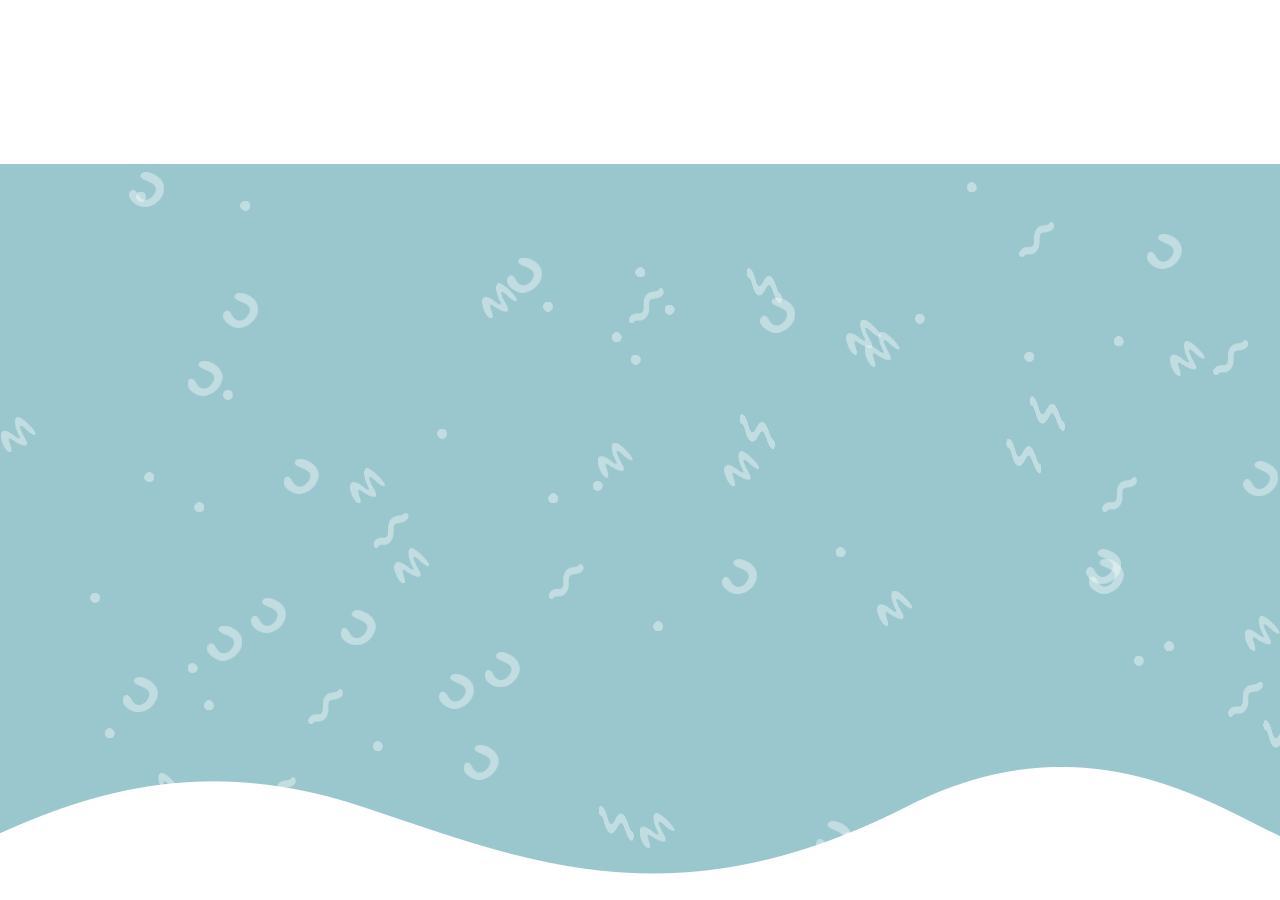
==== index.html @ d72c886d "add particles collition animation for hero background" ====
<!DOCTYPE html>
<html lang="es">

<head>
    <meta charset="UTF-8">
    <meta name="viewport" content="width=device-width, initial-scale=1.0">
    <link rel="stylesheet" href="css/style.css">
    <title>Fondo Animado</title>
</head>

<body>
    <header></header>
    <main>
        <section id="hero">

            <canvas class="container" id="container">
                <img src="img/Fondo.jpg" alt="">

            </canvas>

            
        </section>
    </main>
    <footer></footer>

    <script src="js/particles.js"></script>
    <script src="js/script.js"></script>
</body>

</html>
---- css/style.css ----
* {
  margin: 0;
  padding: 0;
  box-sizing: border-box;
}

body, html {
  margin: 0;
  padding: 0;
  height: 100%;
  overflow-x: hidden;
  font-size: 62.5%;
}

.container {
  position: relative;
  width: 100%;
  height: 100%;
  background: url('../img/Fondo.jpg');
  background-repeat: no-repeat;
  background-position: center bottom;
  z-index: -1;
}



#hero {
  max-height: 83vh;
  width: 100%;
  height: 100%;
  padding-top: 15vh;
}

#hero img {
  height: 83vh;
  max-height: 50rem;
  width: 100%;
}

@media screen and (min-width: 769px) {
  #hero img {
    max-height: 83vh;
  }
}

@keyframes float {
  0% {
    transform: translateY(0);
  }

  50% {
    transform: translateY(-40px);
  }

  100% {
    transform: translateY(0);
  }
}
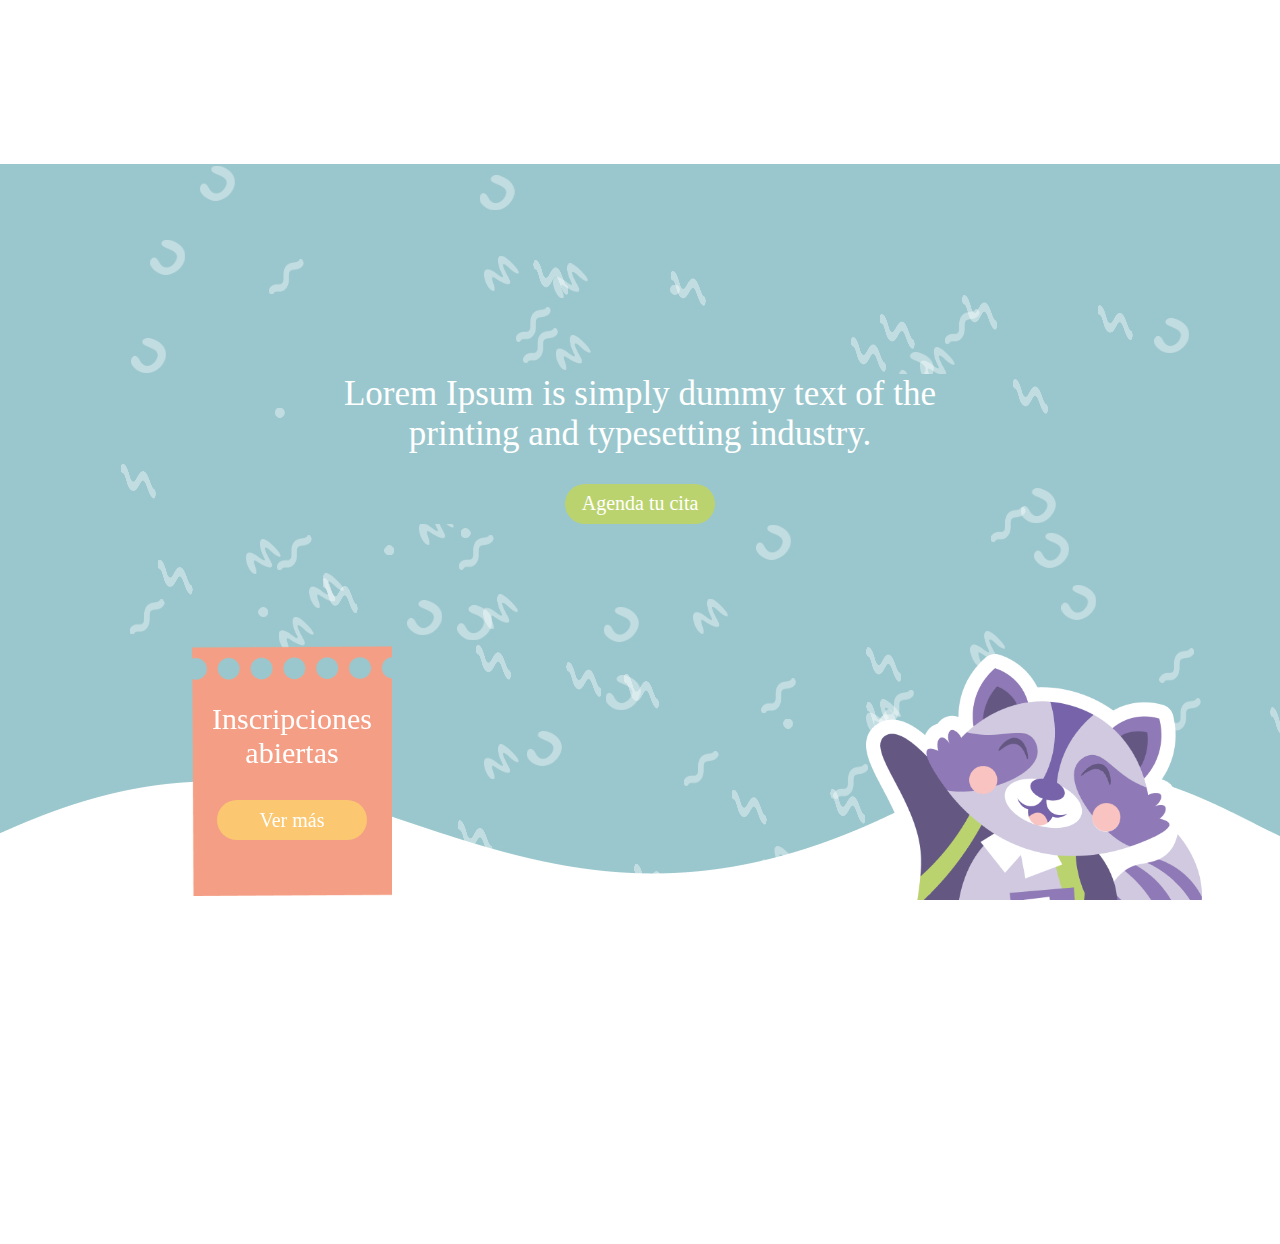
==== commit 3ca58ed1: "add pet and sheet on hero" ====
--- a/index.html
+++ b/index.html
@@ -13,12 +13,25 @@
     <main>
         <section id="hero">
 
-            <canvas class="container" id="container">
+            <canvas  id="container">
                 <img src="img/Fondo.jpg" alt="">
 
             </canvas>
 
-            
+            <div class="container">
+                <h1>Lorem Ipsum is simply dummy text of the printing and typesetting industry.</h1>
+                <a href="#" class="button green">Agenda tu cita</a>
+            </div>
+
+            <div class="sheet">
+                <h3>Inscripciones abiertas</h3>
+                <a href="#" class="button yellow">Ver más</a>
+            </div>
+
+            <div class="pet">
+                <img src="img/Mascota.png" alt="">
+            </div>
+
         </section>
     </main>
     <footer></footer>
--- a/css/style.css
+++ b/css/style.css
@@ -12,7 +12,45 @@
   font-size: 62.5%;
 }
 
-.container {
+a {
+  text-decoration: none;
+}
+
+ul, ol {
+  list-style: none;
+}
+
+:root {
+  --green: #BBD36E;
+  --purple: #8F79B6;
+  --yellow: #FBC770;
+}
+
+.button {
+  border-radius: 100px;
+  width: 15rem;
+  height: 4rem;
+  display: flex;
+  align-items: center;
+  justify-content: center;
+  font-size: 2rem;
+  color: white;
+  transition: all 0.3s ease-in-out;
+}
+
+.button:hover {
+  background-color: var(--purple);
+}
+
+.green {
+  background-color: var(--green);
+}
+
+.yellow {
+  background-color: var(--yellow);
+}
+
+#container {
   position: relative;
   width: 100%;
   height: 100%;
@@ -22,19 +60,77 @@
   z-index: -1;
 }
 
-
-
 #hero {
   max-height: 83vh;
   width: 100%;
   height: 100%;
   padding-top: 15vh;
+  position: relative;
 }
 
 #hero img {
   height: 83vh;
   max-height: 50rem;
   width: 100%;
+}
+
+.container {
+  position: absolute;
+  top: 50%;
+  left: 50%;
+  transform: translateX(-50%);
+  background-color: #9ac7cd;
+  display: flex;
+  flex-direction: column;
+  justify-content: space-between;
+  align-items: center;
+  row-gap: 3rem;
+}
+
+h1 {
+  color: #FFF;
+  text-align: center;
+  font-family: Montserrat;
+  font-size: 3.5rem;
+  font-weight: 400;
+}
+
+.sheet {
+  display: flex;
+  flex-direction: column;
+  justify-content: center;
+  align-items: center;
+  width: 20rem;
+  height: 25rem;
+  position: absolute;
+  background: url('../img/hoja.png');
+  background-size: cover;
+  background-repeat: no-repeat;
+  left: 15%;
+  bottom: -20%;
+  row-gap: 3rem;
+}
+
+.sheet h3 {
+  color: white;
+  text-align: center;
+  font-family: Apple Juice;
+  font-size: 3rem;
+  font-weight: 400;
+}
+
+.pet {
+  width: 35rem;
+  height: 40rem;
+  position: absolute;
+  bottom: -20%;
+  right: 5%;
+}
+
+.pet img {
+  width: 100%;
+  height: 100%;
+  object-fit: contain;
 }
 
 @media screen and (min-width: 769px) {
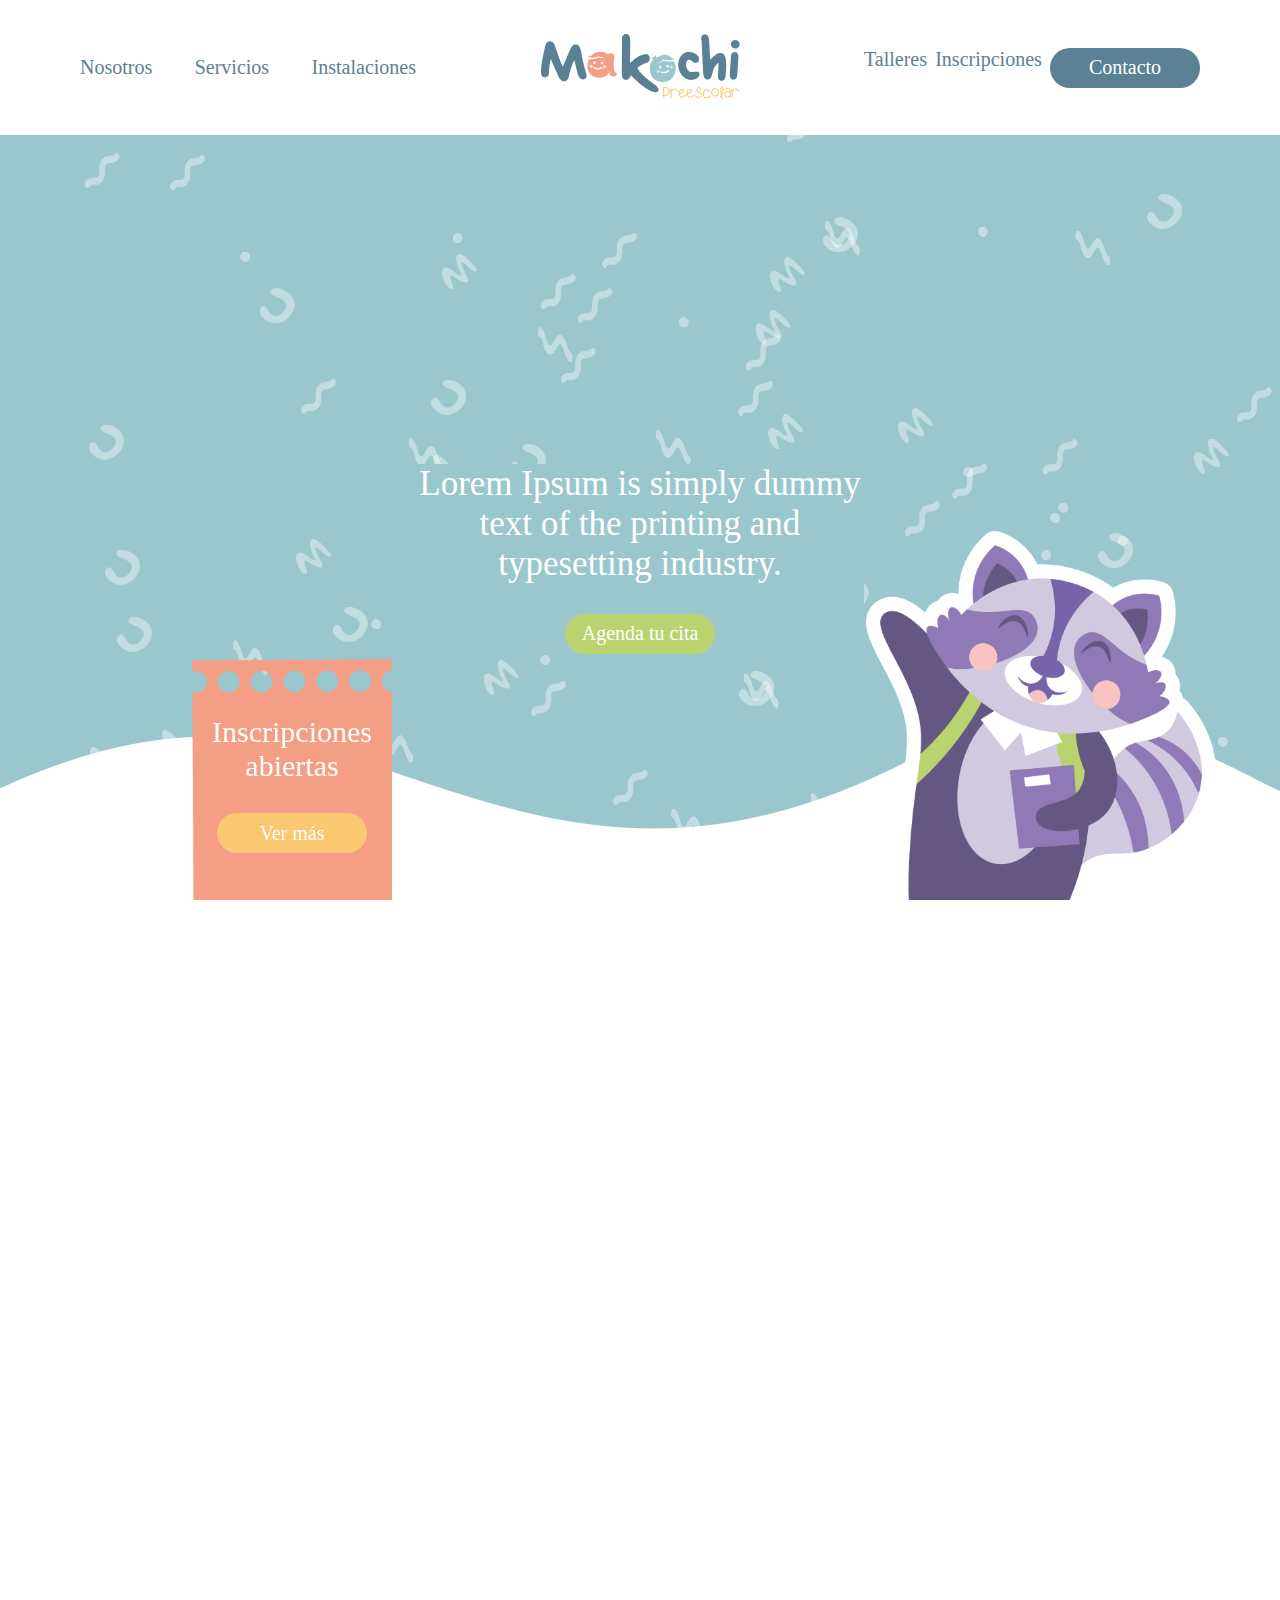
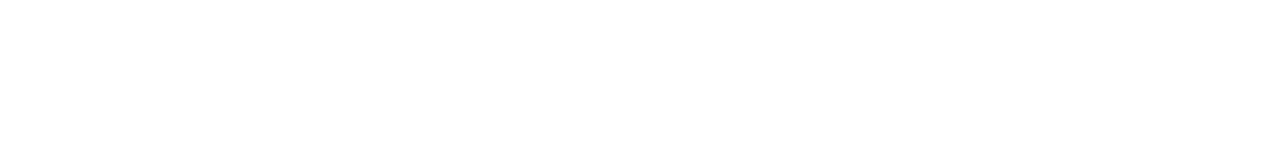
==== commit 37616e90: "add us section" ====
--- a/index.html
+++ b/index.html
@@ -5,11 +5,27 @@
     <meta charset="UTF-8">
     <meta name="viewport" content="width=device-width, initial-scale=1.0">
     <link rel="stylesheet" href="css/style.css">
-    <title>Fondo Animado</title>
+    <title>Makochi</title>
 </head>
 
 <body>
-    <header></header>
+    <header>
+        <nav>
+            <ul>
+                <li><a href="">Nosotros</a></li>
+                <li><a href="">Servicios</a></li>
+                <li><a href="">Instalaciones</a></li>
+            </ul>
+            <figure>
+                <a href=""><img src="img/logo.png" alt="Logotipo Makochi"></a>
+            </figure>
+            <ul>
+                <li><a href="">Talleres</a></li>
+                <li><a href="">Inscripciones</a></li>
+                <li><a href="" class="button blue">Contacto</a></li>
+            </ul>
+        </nav>
+    </header>
     <main>
         <section id="hero">
 
@@ -33,6 +49,19 @@
             </div>
 
         </section>
+        <section id="us">
+            <h2>Somos un kinder bilingüe con una educación constructiva.</h2>
+            <div class="container">
+                <div>
+                    <h3>Nuestro enfoque es...</h3>
+                </div>
+                <div>
+                    <p>A través del juego, los niños estimulan su memoria, atención, resolución de problemas y pensamiento creativo. Teniendo la oportunidad de practicar el lenguaje de manera significativa conociendo nuevas palabras así aumentan su vocabulario y desarrollan habilidades de comunicación</p>
+                    <p>En Makochi los peques encontrarán un entorno acogedor y lleno de amor, donde cada día se convierte en una oportunidad para conocer y crecer mientras se divierten. Cada peque es valorado, cuidado y guiado hacia un futuro lleno de éxitos, mientras disfruta de un aprendizaje lleno de sonrisas.</p>
+                </div>
+            </div>
+            <a href="" class="button purple">Ver más</a>
+        </section>
     </main>
     <footer></footer>
 
--- a/css/style.css
+++ b/css/style.css
@@ -4,7 +4,8 @@
   box-sizing: border-box;
 }
 
-body, html {
+body,
+html {
   margin: 0;
   padding: 0;
   height: 100%;
@@ -16,7 +17,8 @@
   text-decoration: none;
 }
 
-ul, ol {
+ul,
+ol {
   list-style: none;
 }
 
@@ -24,6 +26,7 @@
   --green: #BBD36E;
   --purple: #8F79B6;
   --yellow: #FBC770;
+  --blue: #5A8194;
 }
 
 .button {
@@ -35,7 +38,7 @@
   justify-content: center;
   font-size: 2rem;
   color: white;
-  transition: all 0.3s ease-in-out;
+  transition: all 0.15s ease-in-out;
 }
 
 .button:hover {
@@ -48,6 +51,48 @@
 
 .yellow {
   background-color: var(--yellow);
+}
+
+.blue {
+  background-color: var(--blue);
+}
+
+.purple {
+  background-color: var(--purple);
+}
+
+header {
+  width: 100vw;
+  height: 15vh;
+  position: fixed;
+  background-color: #ffffff;
+  z-index: 999;
+}
+
+nav {
+  padding: 0 8rem;
+  width: 100%;
+  height: 100%;
+  display: flex;
+  align-items: center;
+  justify-content: space-between;
+}
+
+nav ul {
+  width: 30%;
+  display: flex;
+  justify-content: space-between;
+}
+
+nav ul li {
+  display: inline-block;
+}
+
+nav ul a {
+  color: var(--blue);
+  font-family: Montserrat;
+  font-size: 20px;
+  font-weight: 500;
 }
 
 #container {
@@ -64,7 +109,8 @@
   max-height: 83vh;
   width: 100%;
   height: 100%;
-  padding-top: 15vh;
+  /* padding-top: 15vh; */
+  margin-top: 10vh;
   position: relative;
 }
 
@@ -74,7 +120,7 @@
   width: 100%;
 }
 
-.container {
+#hero .container {
   position: absolute;
   top: 50%;
   left: 50%;
@@ -92,6 +138,14 @@
   text-align: center;
   font-family: Montserrat;
   font-size: 3.5rem;
+  font-weight: 400;
+  width: 35vw;
+}
+
+h2 {
+  text-align: center;
+  font-family: Apple Juice;
+  font-size: 3rem;
   font-weight: 400;
 }
 
@@ -107,7 +161,7 @@
   background-size: cover;
   background-repeat: no-repeat;
   left: 15%;
-  bottom: -20%;
+  bottom: -8vh;
   row-gap: 3rem;
 }
 
@@ -123,7 +177,7 @@
   width: 35rem;
   height: 40rem;
   position: absolute;
-  bottom: -20%;
+  bottom: 7vh;
   right: 5%;
 }
 
@@ -131,6 +185,56 @@
   width: 100%;
   height: 100%;
   object-fit: contain;
+}
+
+#us h2 {
+  color: var(--blue);
+  margin: 0 auto;
+  margin-top: 10rem;
+  width: 22vw;
+}
+
+#us .container {
+  background: url('../img/us-bg.png');
+  background-repeat: no-repeat;
+  background-size: cover;
+  width: 80%;
+  aspect-ratio: 123/65;
+  display: flex;
+  flex-direction: column;
+  justify-content: center;
+  margin: 0 auto;
+  row-gap: 1rem;
+}
+
+#us .container h3 {
+  color: #FFF;
+  font-family: Minako, sans-serif;
+  font-size: 2.8rem;
+  font-weight: 400;
+}
+
+#us .container p {
+  color: #FFF;
+  font-family: Montserrat, sans-serif;
+  font-size: 1.8rem;
+  font-weight: 500;
+  width: 40rem;
+}
+
+#us .container div {
+  display: flex;
+  justify-content: space-between;
+  padding: 0 10%;
+  column-gap: 3rem;
+}
+
+#us .button {
+  margin: 5rem auto;
+}
+
+#us .button:hover {
+  background-color: var(--yellow);
 }
 
 @media screen and (min-width: 769px) {
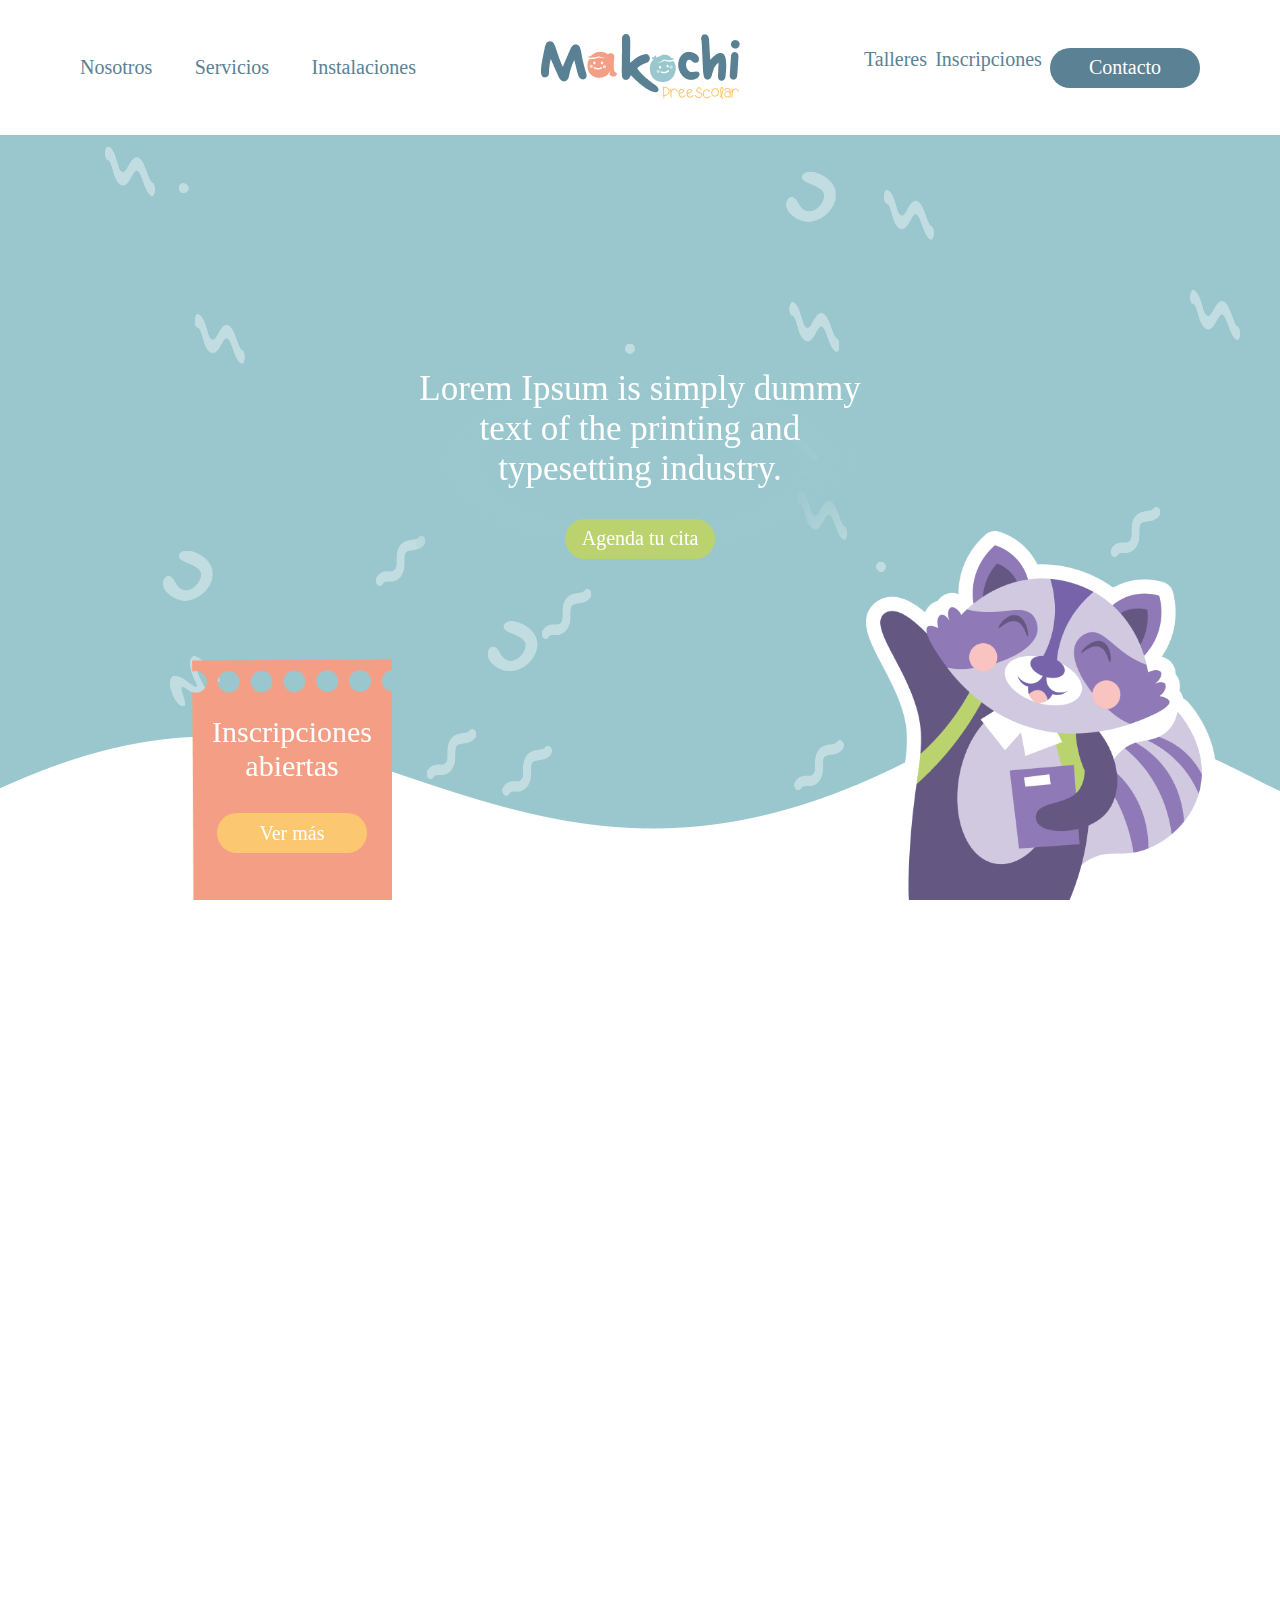
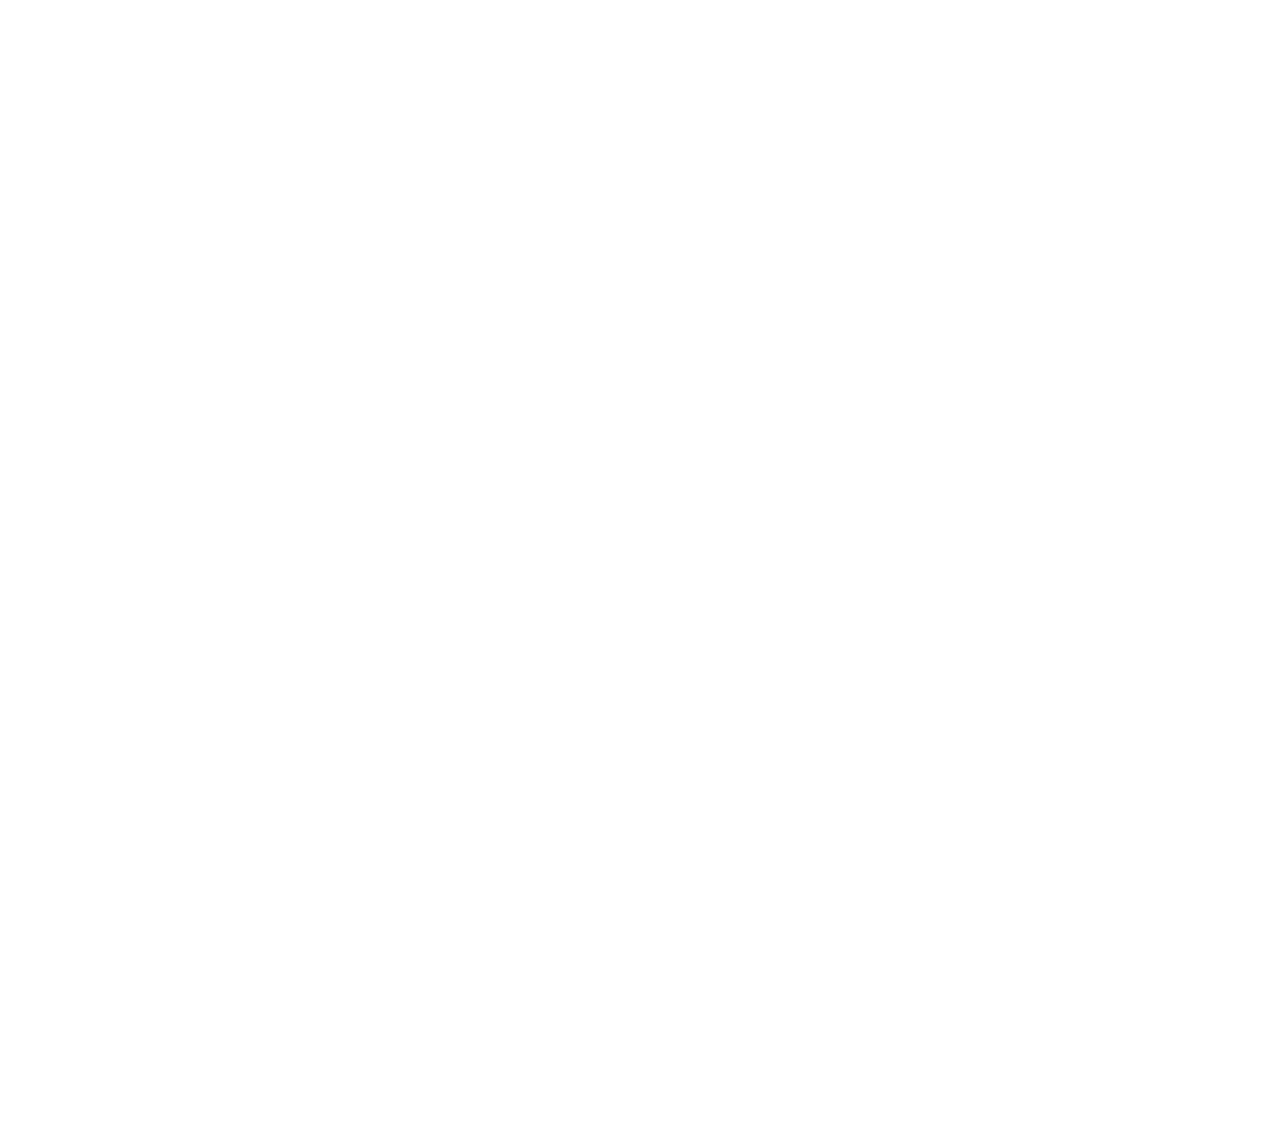
==== commit d6a18257: "index update" ====
--- a/index.html
+++ b/index.html
@@ -62,6 +62,9 @@
             </div>
             <a href="" class="button purple">Ver más</a>
         </section>
+        <div id="services">
+            
+        </div>
     </main>
     <footer></footer>
 
--- a/css/style.css
+++ b/css/style.css
@@ -124,8 +124,8 @@
   position: absolute;
   top: 50%;
   left: 50%;
-  transform: translateX(-50%);
-  background-color: #9ac7cd;
+  transform: translateX(-50%) translateY(-50%);
+  background: radial-gradient( #9ac7cd 0, #9ac7cd, transparent 100%);
   display: flex;
   flex-direction: column;
   justify-content: space-between;
@@ -237,6 +237,15 @@
   background-color: var(--yellow);
 }
 
+#services {
+  background: url('../img/Servicios.png');
+  background-repeat: no-repeat;
+  background-position: center top;
+  background-size: contain;
+  height: 110vh;
+  width: 100vw;
+}
+
 @media screen and (min-width: 769px) {
   #hero img {
     max-height: 83vh;
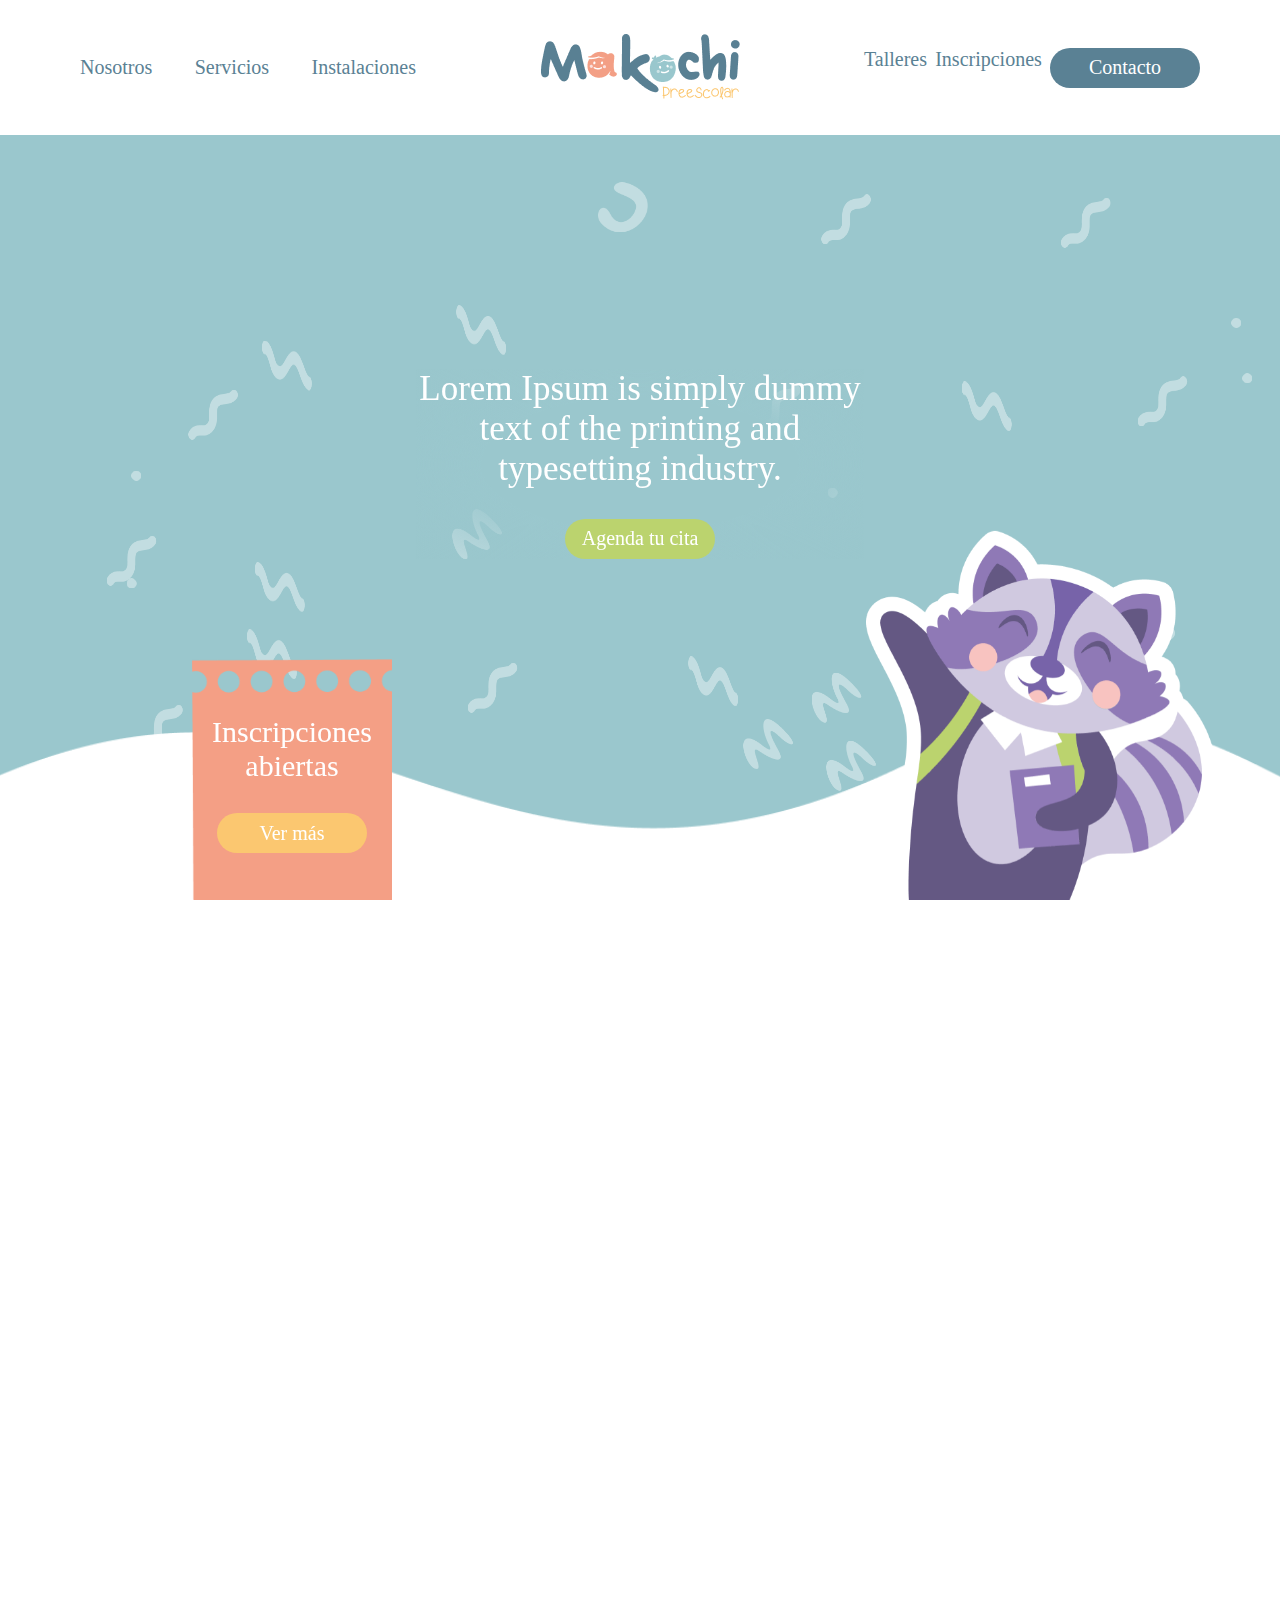
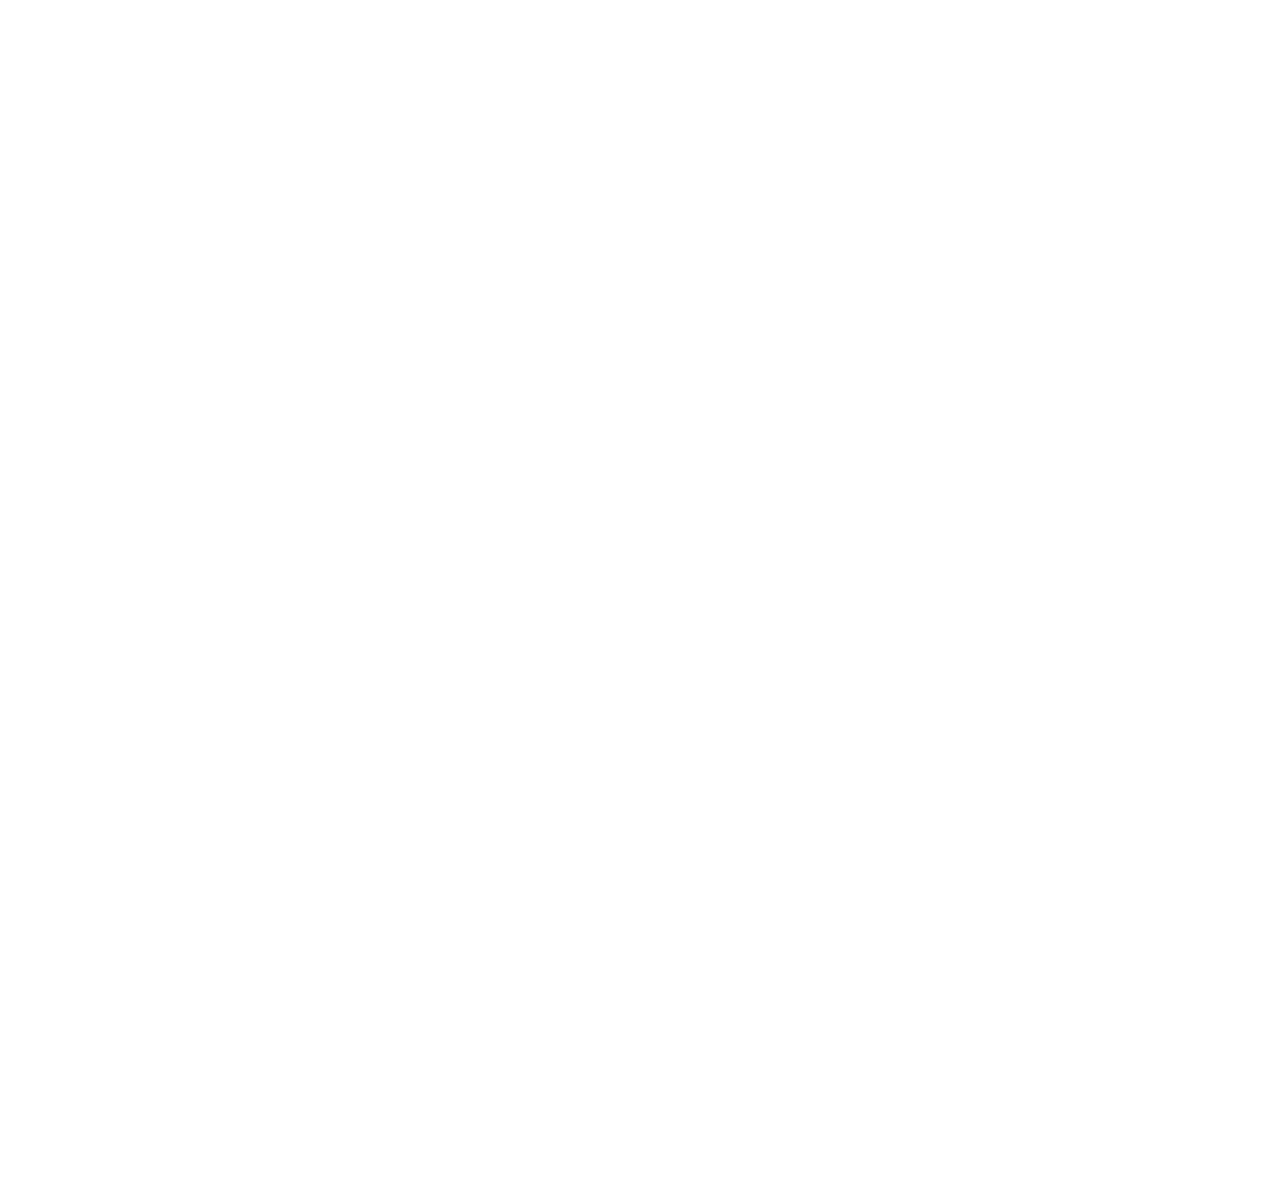
==== commit 9e97609c: "add sections to index" ====
--- a/index.html
+++ b/index.html
@@ -29,7 +29,7 @@
     <main>
         <section id="hero">
 
-            <canvas  id="container">
+            <canvas id="container">
                 <img src="img/Fondo.jpg" alt="">
 
             </canvas>
@@ -56,15 +56,48 @@
                     <h3>Nuestro enfoque es...</h3>
                 </div>
                 <div>
-                    <p>A través del juego, los niños estimulan su memoria, atención, resolución de problemas y pensamiento creativo. Teniendo la oportunidad de practicar el lenguaje de manera significativa conociendo nuevas palabras así aumentan su vocabulario y desarrollan habilidades de comunicación</p>
-                    <p>En Makochi los peques encontrarán un entorno acogedor y lleno de amor, donde cada día se convierte en una oportunidad para conocer y crecer mientras se divierten. Cada peque es valorado, cuidado y guiado hacia un futuro lleno de éxitos, mientras disfruta de un aprendizaje lleno de sonrisas.</p>
+                    <p>A través del juego, los niños estimulan su memoria, atención, resolución de problemas y
+                        pensamiento creativo. Teniendo la oportunidad de practicar el lenguaje de manera significativa
+                        conociendo nuevas palabras así aumentan su vocabulario y desarrollan habilidades de
+                        comunicación</p>
+                    <p>En Makochi los peques encontrarán un entorno acogedor y lleno de amor, donde cada día se
+                        convierte en una oportunidad para conocer y crecer mientras se divierten. Cada peque es
+                        valorado, cuidado y guiado hacia un futuro lleno de éxitos, mientras disfruta de un aprendizaje
+                        lleno de sonrisas.</p>
                 </div>
             </div>
             <a href="" class="button purple">Ver más</a>
         </section>
-        <div id="services">
-            
-        </div>
+        <section id="services">
+            <figure>
+                <img src="" alt="">
+            </figure>
+            <div class="title">
+                <h2>Nuestros servicios son únicos y especiales para tus hij@s</h2>
+            </div>
+            <div class="services">
+                <div class="service">
+                    <figure>
+                        <img src="img/estimulacion.jpg" alt="Estimulación temprana">
+                    </figure>
+                    <h3>Estimulación temprana</h3>
+                    <a href="" class="button yellow">Ver más</a>
+                </div>
+                <div class="service">
+                    <figure>
+                        <img src="img/preescolar.jpg" alt="Salon de clases de preescolar">
+                    </figure>
+                    <h3>Preescolar</h3>
+                    <a href="" class="button yellow">Ver más</a>
+                </div>
+            </div>
+        </section>
+        <section id="facilities">
+            <h2>Conoce Nuestras Instalaciones</h2>
+            <div class="container">
+                
+            </div>
+        </section>
     </main>
     <footer></footer>
 
--- a/css/style.css
+++ b/css/style.css
@@ -99,10 +99,12 @@
   position: relative;
   width: 100%;
   height: 100%;
-  background: url('../img/Fondo.jpg');
+  background: url('../img/Fondo.png');
   background-repeat: no-repeat;
   background-position: center bottom;
+  background-size: cover;
   z-index: -1;
+  overflow: hidden;
 }
 
 #hero {
@@ -125,7 +127,7 @@
   top: 50%;
   left: 50%;
   transform: translateX(-50%) translateY(-50%);
-  background: radial-gradient( #9ac7cd 0, #9ac7cd, transparent 100%);
+  background: radial-gradient(#9ac7cd 0, #9ac7cd, transparent 100%);
   display: flex;
   flex-direction: column;
   justify-content: space-between;
@@ -187,6 +189,13 @@
   object-fit: contain;
 }
 
+body,
+main {
+  background: url('../img/paper-texture.jpg');
+  position: relative;
+  z-index: -999;
+}
+
 #us h2 {
   color: var(--blue);
   margin: 0 auto;
@@ -244,6 +253,77 @@
   background-size: contain;
   height: 110vh;
   width: 100vw;
+  display: flex;
+  padding: 10% 8rem;
+  gap: 10rem;
+}
+
+#services>figure {
+  width: 30rem;
+  height: 30rem;
+  aspect-ratio: 1/1;
+  border: 1px solid white;
+  border-radius: 400px;
+}
+
+#services .title {
+  background-color: #FFF;
+  height: 50%;
+  width: 40%;
+  display: flex;
+  align-items: center;
+  justify-content: center;
+  border-radius: 100%;
+  border: 1px solid;
+}
+
+#services .title h2 {
+  width: 70%;
+  color: var(--yellow);
+  text-align: center;
+  font-family: Apple Juice;
+  font-size: 32px;
+  font-weight: 400;
+}
+
+#services .services {
+  margin-top: 15%;
+  display: flex;
+  gap: 5rem;
+  height: fit-content;
+}
+
+#services .service {
+  display: flex;
+  flex-direction: column;
+  align-items: center;
+}
+
+#services .service figure {
+  width: 15vw;
+  height: 15vw;
+  border-radius: 300px;
+}
+
+#services .service figure img {
+  width: 100%;
+  height: 100%;
+  border-radius: 300px;
+}
+
+#services .service h3 {
+  color: #FFF;
+  text-align: center;
+  font-family: Montserrat;
+  font-size: 32px;
+  font-weight: 500;
+  gap: 2rem;
+}
+
+#facilities .container {
+  display: grid;
+  grid-template-columns: 1fr 2fr 1fr;
+  grid-template-rows: 2fr 1fr;
 }
 
 @media screen and (min-width: 769px) {
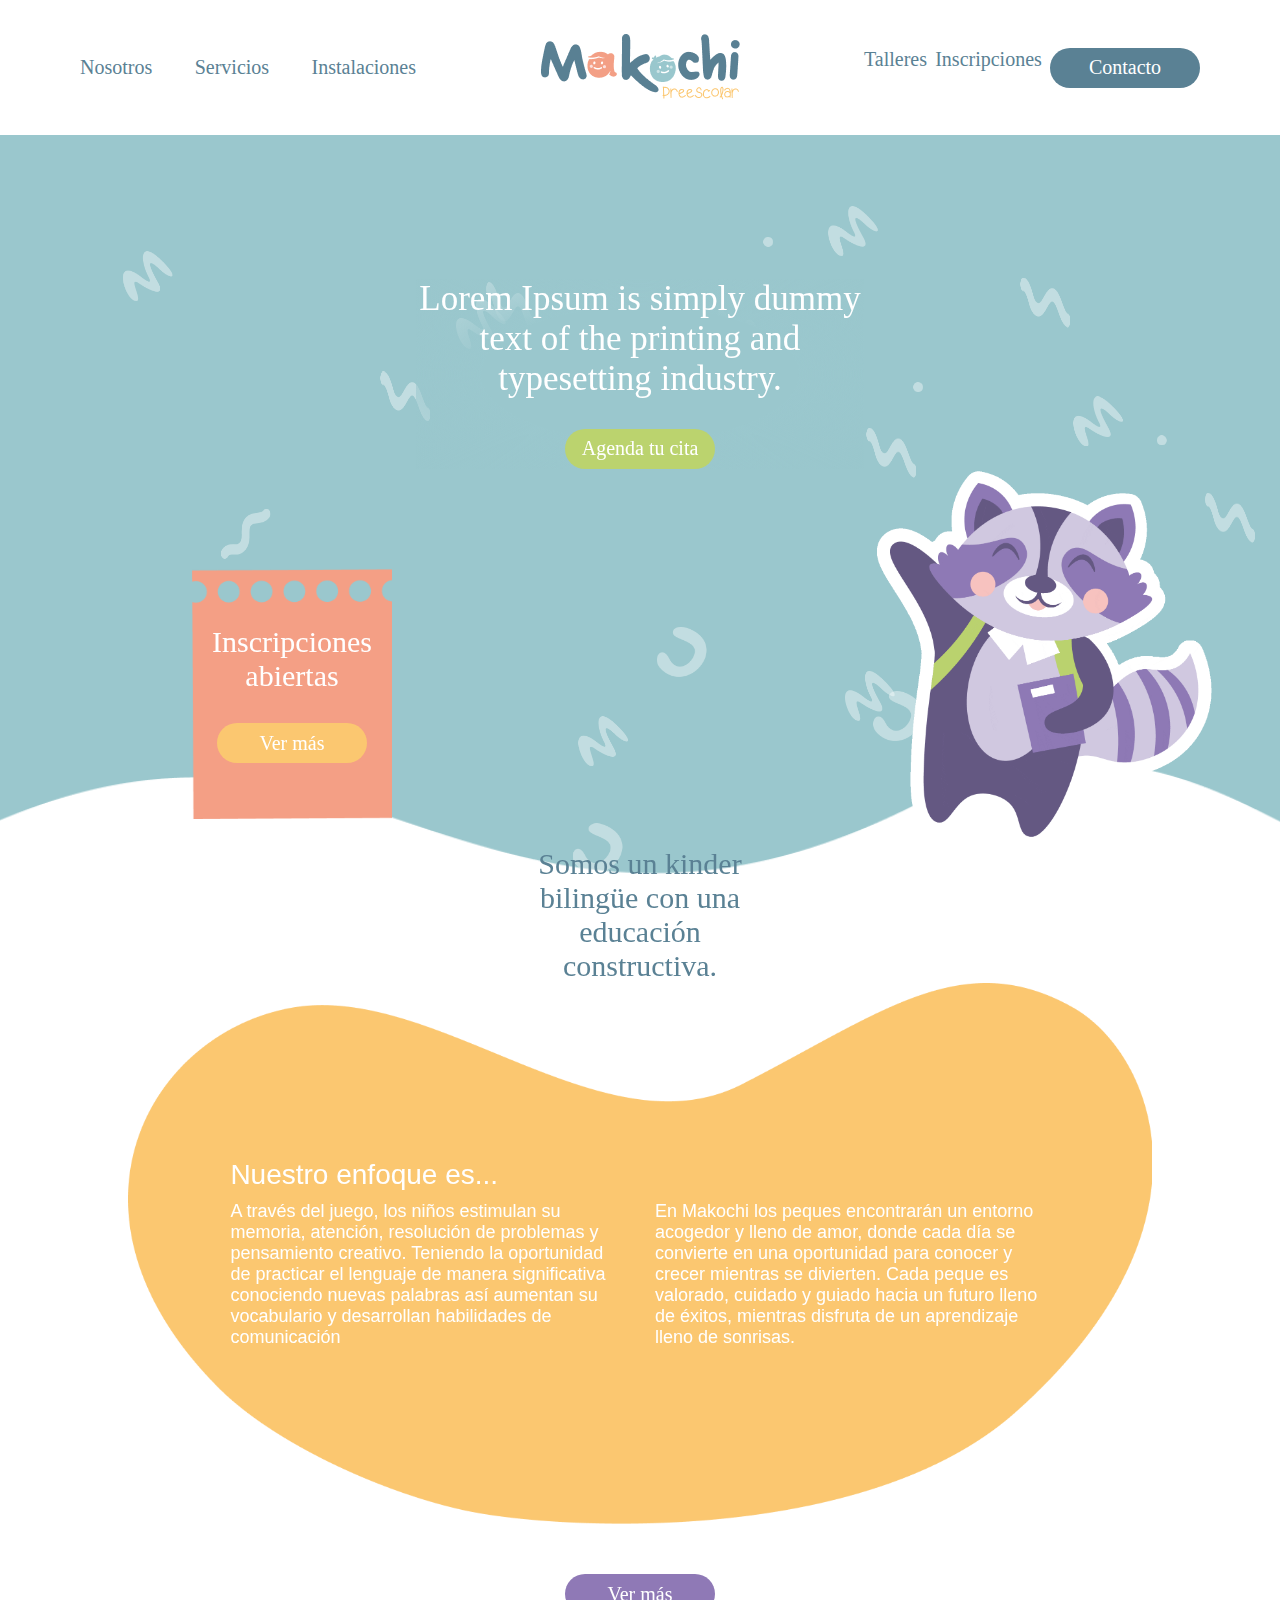
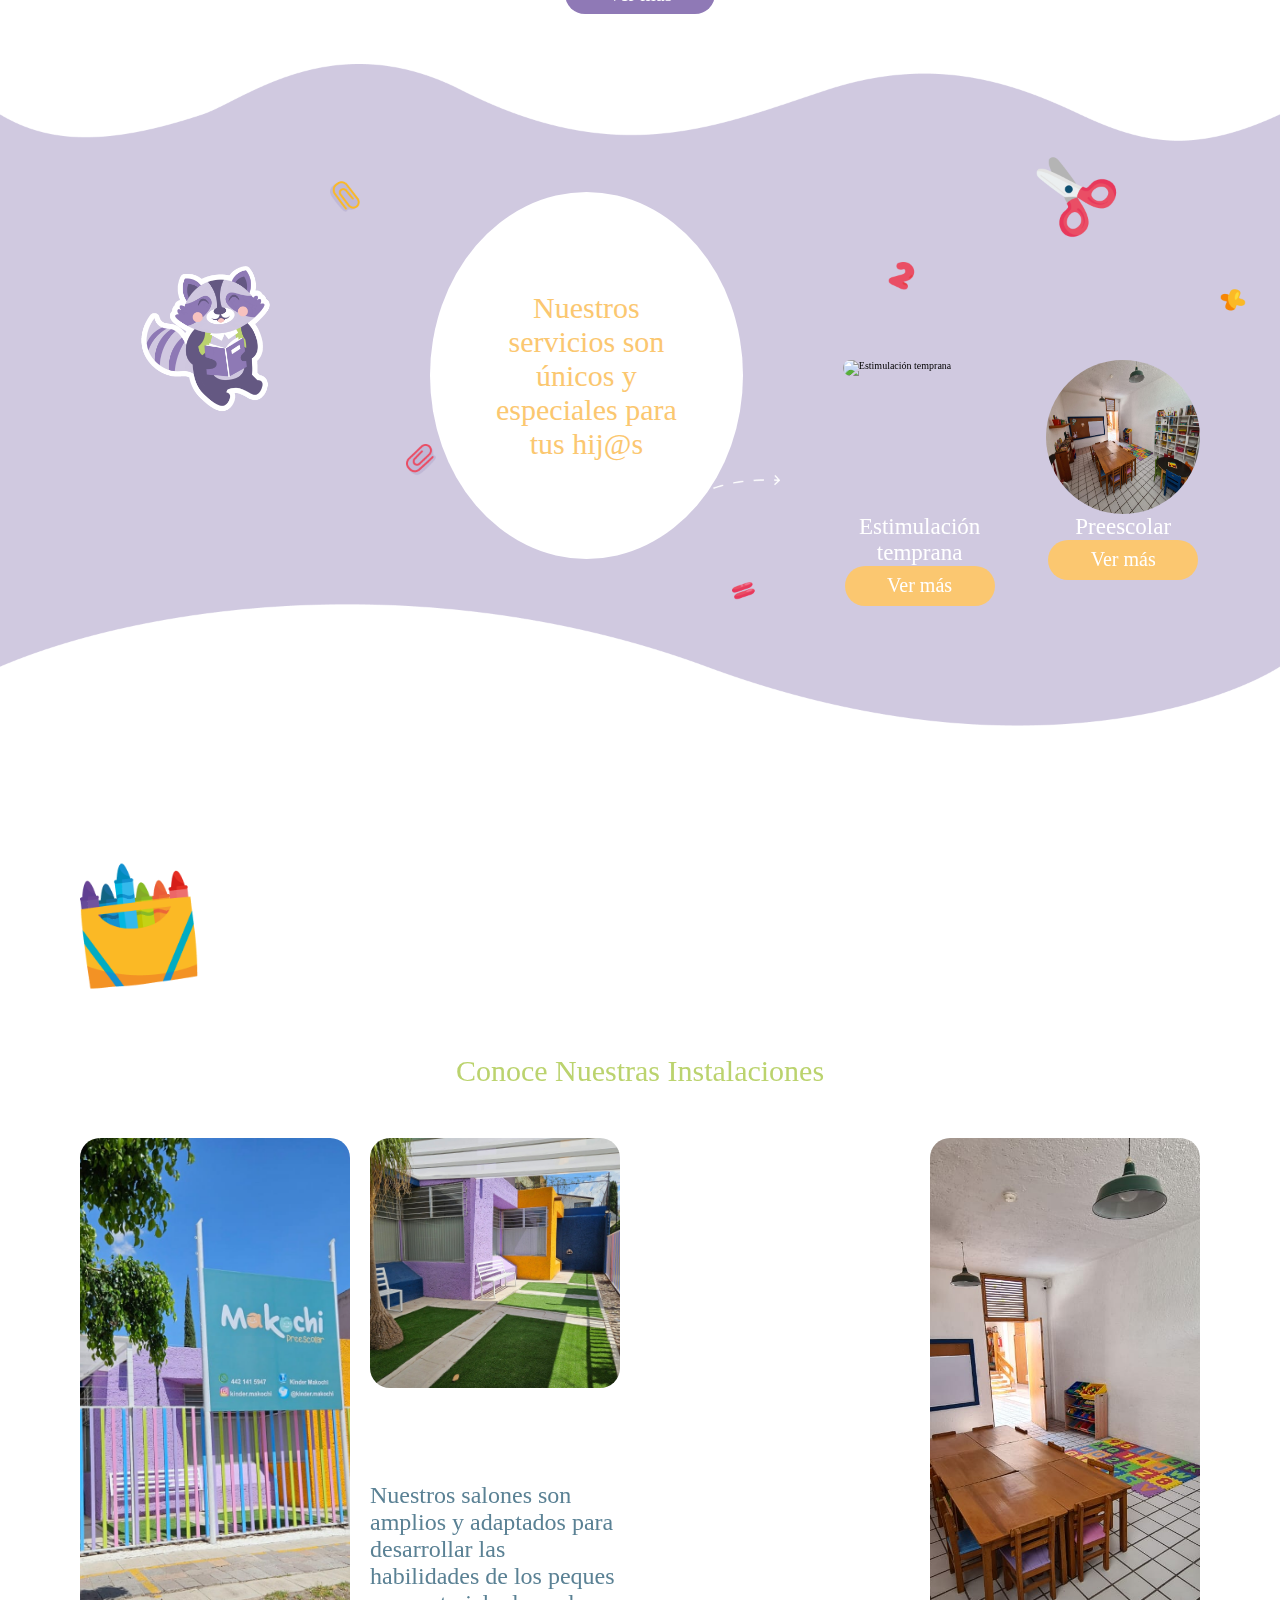
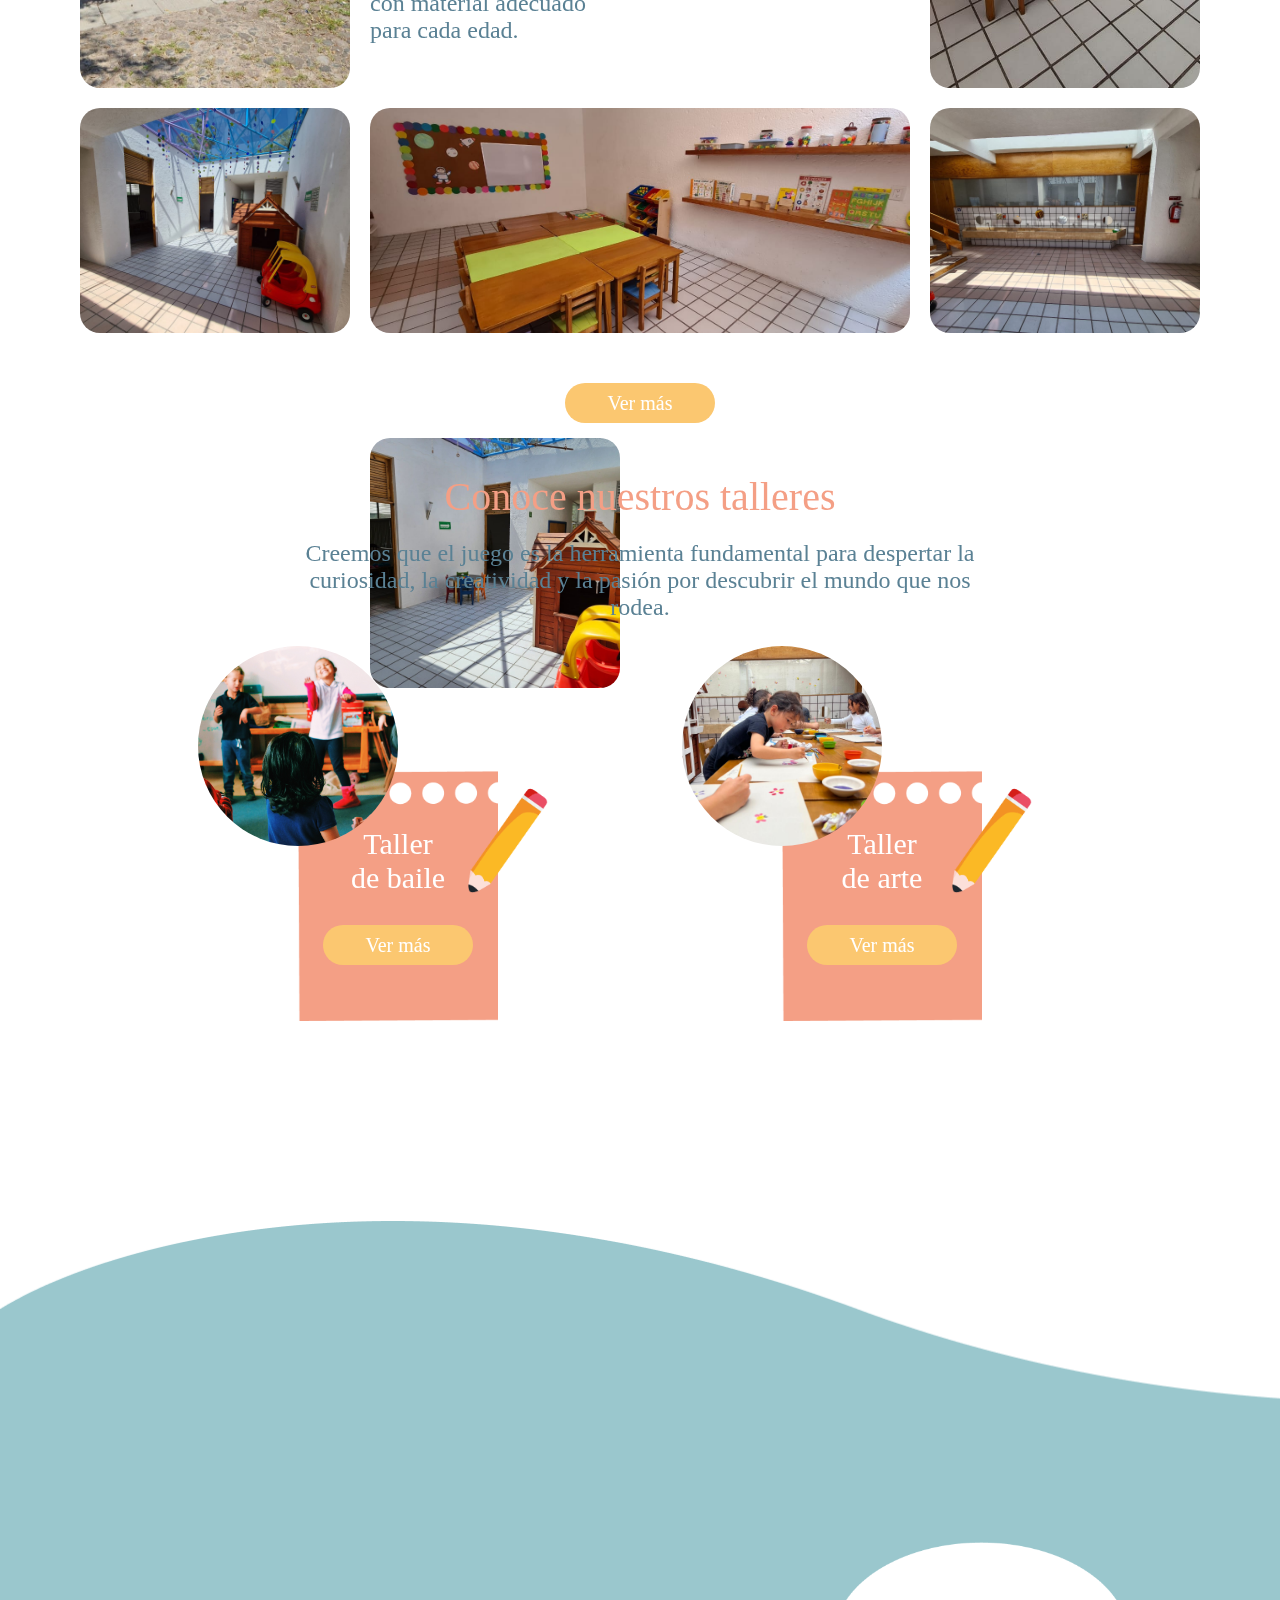
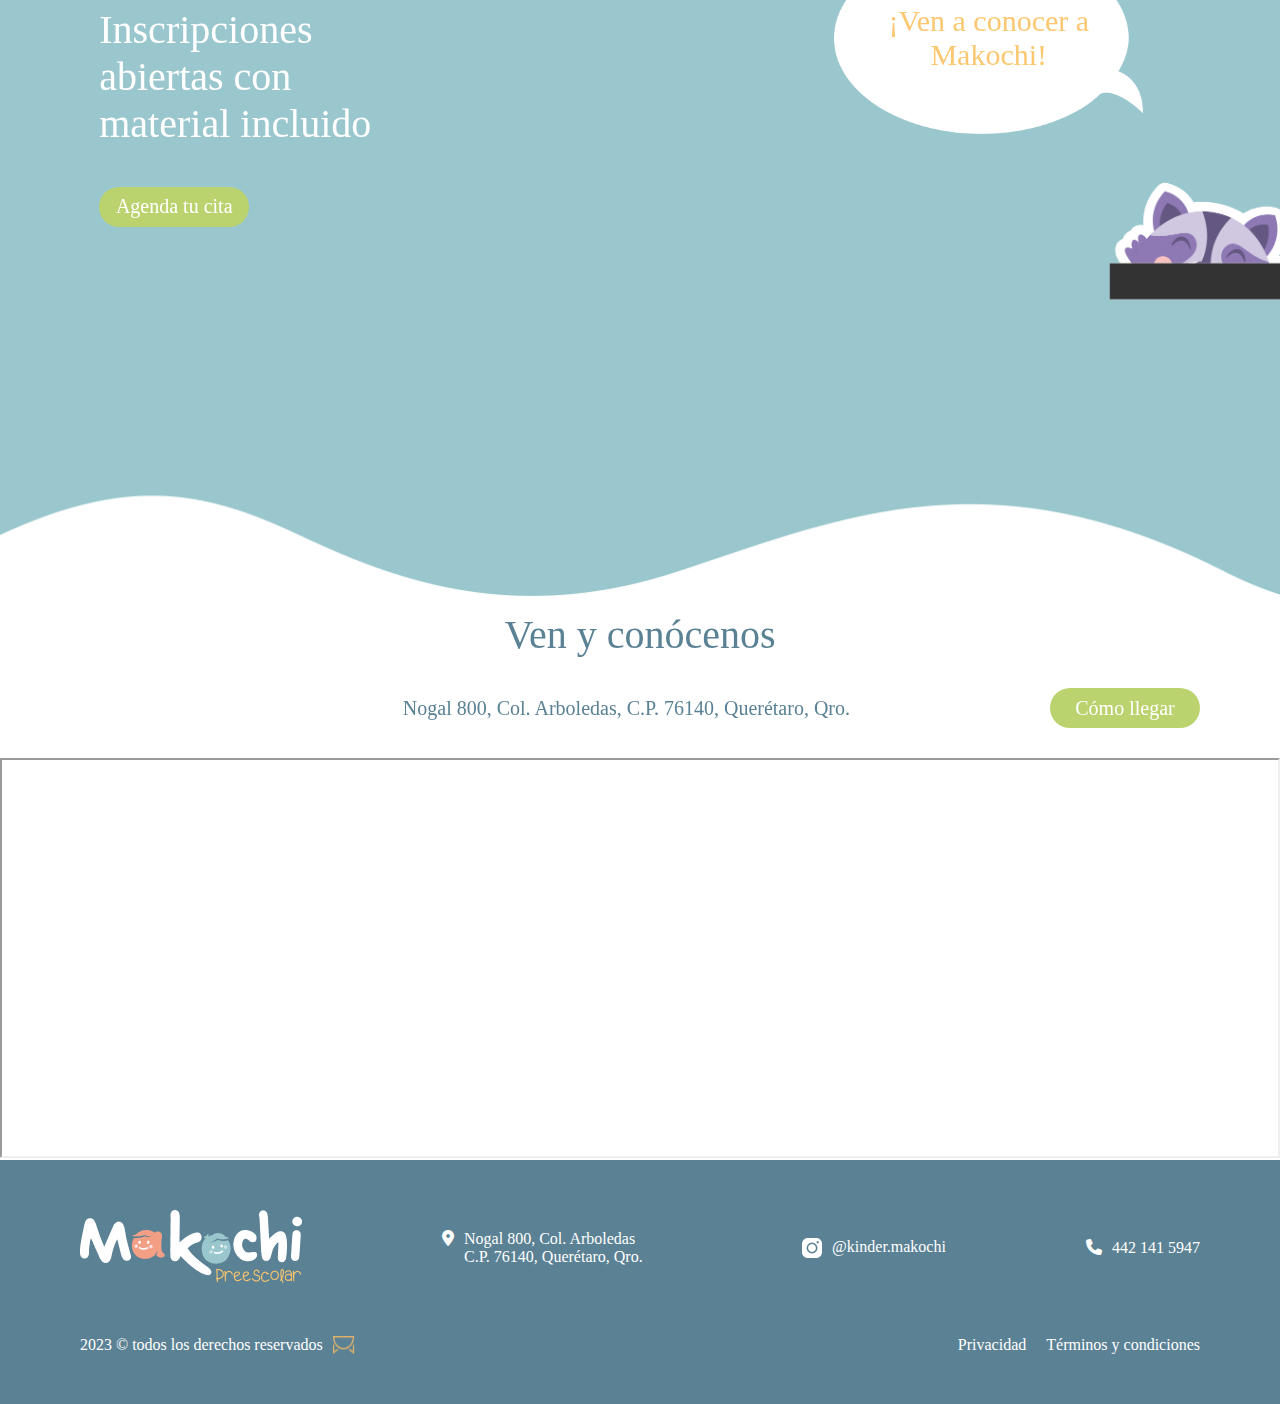
==== commit 46d35341: "finish index" ====
--- a/index.html
+++ b/index.html
@@ -4,6 +4,7 @@
 <head>
     <meta charset="UTF-8">
     <meta name="viewport" content="width=device-width, initial-scale=1.0">
+    <link rel="stylesheet" href="https://cdnjs.cloudflare.com/ajax/libs/font-awesome/6.4.2/css/all.min.css">
     <link rel="stylesheet" href="css/style.css">
     <title>Makochi</title>
 </head>
@@ -45,7 +46,7 @@
             </div>
 
             <div class="pet">
-                <img src="img/Mascota.png" alt="">
+                <img src="img/makochi_saludando.gif" alt="">
             </div>
 
         </section>
@@ -69,8 +70,8 @@
             <a href="" class="button purple">Ver más</a>
         </section>
         <section id="services">
-            <figure>
-                <img src="" alt="">
+            <figure class="animation">
+                <img src="img/makochi_leyendo.gif" alt="">
             </figure>
             <div class="title">
                 <h2>Nuestros servicios son únicos y especiales para tus hij@s</h2>
@@ -91,15 +92,126 @@
                     <a href="" class="button yellow">Ver más</a>
                 </div>
             </div>
+            <figure class="crayons">
+                <img src="img/crayolas.png" alt="caja de crayolas">
+            </figure>
         </section>
         <section id="facilities">
             <h2>Conoce Nuestras Instalaciones</h2>
             <div class="container">
-                
-            </div>
+                <figure>
+                    <img src="img/fachada.jpg" alt="fachada de makochi">
+                </figure>
+                <div class="table">
+                    <figure>
+                        <img src="img/jardin.jpeg" alt="jardin de makochi">
+                    </figure>
+                    <p>Nuestros salones son amplios y adaptados para desarrollar las habilidades de los peques con
+                        material adecuado para cada edad.</p>
+                    <p>Contamos con todas las medidas de seguridad y protocolos requeridos por las autoridades.</p>
+                    <figure>
+                        <img src="img/casita.jpeg" alt="casita de madera dentro de salon en makochi">
+                    </figure>
+                </div>
+                <figure>
+                    <img src="img/preescolar.jpg" alt="salon">
+                </figure>
+                <figure>
+                    <img src="img/casita2.jpeg" alt="casita de madera dentro de salon en makochi">
+                </figure>
+                <figure>
+                    <img src="img/mesita.jpeg" alt="salon">
+                </figure>
+                <figure>
+                    <img src="img/patio.jpeg" alt="patio dentro de makochi">
+                </figure>
+            </div>
+            <a href="" class="button yellow">Ver más</a>
+        </section>
+        <section id="activities">
+            <h2>Conoce nuestros talleres</h2>
+            <p>Creemos que el juego es la herramienta fundamental para despertar la curiosidad, la creatividad y la
+                pasión por descubrir el mundo que nos rodea.</p>
+            <div class="container">
+                <div class="sheet">
+                    <h3>Taller de baile</h3>
+                    <a href="" class="button yellow">Ver más</a>
+                    <figure class="activity">
+                        <img src="img/taller_baile.jpg" alt="Taller de baile">
+                    </figure>
+                    <figure class="pencil">
+                        <img src="img/lapiz.png" alt="Ilustracion de un lapiz">
+                    </figure>
+                </div>
+                <div class="sheet">
+                    <h3> Taller de arte</h3>
+                    <a href="" class="button yellow">Ver más</a>
+                    <figure class="activity">
+                        <img src="img/taller_arte.jpg" alt="Taller de arte">
+                    </figure>
+                    <figure class="pencil">
+                        <img src="img/lapiz.png" alt="Ilustracion de un lapiz">
+                    </figure>
+                </div>
+            </div>
+        </section>
+        <section id="inscriptions">
+            <div>
+                <h2>Inscripciones abiertas con material incluido</h2>
+                <a href="" class="button green">Agenda tu cita</a>
+            </div>
+            <div>
+                <div class="dialog">
+                    <h3>¡Ven a conocer a Makochi!</h3>
+                </div>
+                <figure class="animation">
+                    <img src="img/makochi_saliendo.gif" alt="Makochi apareciendo">
+                </figure>
+            </div>
+        </section>
+        <section id="location">
+            <h2>Ven y conócenos</h2>
+            <div>
+                <p>Nogal 800, Col. Arboledas, C.P. 76140, Querétaro, Qro.</p>
+                <a href="" class="button green">Cómo llegar <i class="fa-solid arrow-right"></i></a>
+            </div>
+            <iframe
+                src="https://maps.google.com/maps?width=100%25&amp;height=600&amp;hl=en&amp;q=Nogal%20800,%20Col.%20Arboledas,%20C.P.%2076140,%20Quer%C3%A9taro,%20Qro.+(My%20Business%20Name)&amp;t=&amp;z=14&amp;ie=UTF8&amp;iwloc=B&amp;output=embed"></iframe>
         </section>
     </main>
-    <footer></footer>
+    <footer>
+        <div>
+            <figure>
+                <img src="img/logo2.png" alt="Logo de Makochi">
+            </figure>
+
+            <div class="footer_address">
+                <i class="fa-solid fa-location-dot"></i>
+                <p>Nogal 800, Col. Arboledas C.P. 76140, Querétaro, Qro.</p>
+            </div>
+
+            <div class="ig">
+                <img src="icons/ig.png" alt="icono de instagram">
+                <p>@kinder.makochi</p>
+            </div>
+
+            <div class="phone_number">
+                <i class="fa-solid fa-phone"></i>
+                <p>442 141 5947</p>
+            </div>
+            
+        </div>
+        <div>
+            <div class="rights">
+                <p>2023 © todos los derechos reservados</p>
+                <img src="icons/Icono_molcajete.png" alt="icono molcajete diseño">
+            </div>
+            <div class="policies">
+                <a href="">Privacidad</a>
+                <a href="">Términos y condiciones</a>
+            </div>
+        </div>
+    </footer>
 
     <script src="js/particles.js"></script>
     <script src="js/script.js"></script>
--- a/css/style.css
+++ b/css/style.css
@@ -4,13 +4,10 @@
   box-sizing: border-box;
 }
 
-body,
+
 html {
-  margin: 0;
-  padding: 0;
-  height: 100%;
+  font-size: 62.5%;
   overflow-x: hidden;
-  font-size: 62.5%;
 }
 
 a {
@@ -27,6 +24,7 @@
   --purple: #8F79B6;
   --yellow: #FBC770;
   --blue: #5A8194;
+  --melon: #F49F85;
 }
 
 .button {
@@ -60,13 +58,21 @@
 .purple {
   background-color: var(--purple);
 }
+
+main,
+body {
+  background: url('../img/paper-texture.jpg');
+  position: relative;
+  z-index: -999;
+  overflow-x: hidden;
+}
+
 
 header {
   width: 100vw;
   height: 15vh;
   position: fixed;
   background-color: #ffffff;
-  z-index: 999;
 }
 
 nav {
@@ -111,8 +117,8 @@
   max-height: 83vh;
   width: 100%;
   height: 100%;
-  /* padding-top: 15vh; */
-  margin-top: 10vh;
+  padding-top: 15vh;
+  /* margin-top: 10vh; */
   position: relative;
 }
 
@@ -189,13 +195,6 @@
   object-fit: contain;
 }
 
-body,
-main {
-  background: url('../img/paper-texture.jpg');
-  position: relative;
-  z-index: -999;
-}
-
 #us h2 {
   color: var(--blue);
   margin: 0 auto;
@@ -256,14 +255,21 @@
   display: flex;
   padding: 10% 8rem;
   gap: 10rem;
-}
-
-#services>figure {
-  width: 30rem;
-  height: 30rem;
+  position: relative;
+}
+
+#services>figure.animation {
+  width: 25rem;
+  height: 25rem;
   aspect-ratio: 1/1;
-  border: 1px solid white;
+  /* border: 1px solid white; */
   border-radius: 400px;
+}
+
+#services>figure.animation img {
+  width: 100%;
+  height: 100%;
+  object-fit: contain;
 }
 
 #services .title {
@@ -274,7 +280,6 @@
   align-items: center;
   justify-content: center;
   border-radius: 100%;
-  border: 1px solid;
 }
 
 #services .title h2 {
@@ -282,7 +287,7 @@
   color: var(--yellow);
   text-align: center;
   font-family: Apple Juice;
-  font-size: 32px;
+  font-size: 3rem;
   font-weight: 400;
 }
 
@@ -300,8 +305,8 @@
 }
 
 #services .service figure {
-  width: 15vw;
-  height: 15vw;
+  width: 12vw;
+  height: 12vw;
   border-radius: 300px;
 }
 
@@ -315,33 +320,315 @@
   color: #FFF;
   text-align: center;
   font-family: Montserrat;
-  font-size: 32px;
+  font-size: 2.3rem;
   font-weight: 500;
   gap: 2rem;
+}
+
+.crayons {
+  position: absolute;
+  bottom: 0;
+  transform: translateY(-50%);
+}
+
+.crayons img {
+  width: 80%;
+  height: 80%;
+}
+
+#facilities {
+  padding: 0 8rem;
+}
+
+#facilities h2 {
+  color: var(--green);
+  text-align: center;
+  font-family: Apple Juice;
+  font-size: 3rem;
+  font-weight: 400;
+  margin-bottom: 5rem;
 }
 
 #facilities .container {
   display: grid;
   grid-template-columns: 1fr 2fr 1fr;
-  grid-template-rows: 2fr 1fr;
+  grid-template-rows: 55rem 22.5rem;
+  width: 100%;
+  gap: 2rem;
+}
+
+#facilities .container>figure {
+  width: 100%;
+  height: 100%;
+  max-height: 55rem;
+  border-radius: 2rem;
+}
+
+#facilities .container img {
+  width: 100%;
+  height: 100%;
+  border-radius: 2rem;
+  object-fit: cover;
+}
+
+#facilities .table {
+  display: flex;
+  flex-wrap: wrap;
+  gap: 5rem;
+  justify-content: space-between;
+  align-items: center;
+  max-height: 55rem;
+}
+
+#facilities .table figure,
+#facilities .table p {
+  flex-basis: 25rem;
+  height: 25rem;
+  color: var(--blue);
+  font-family: Montserrat;
+  font-size: 2.4rem;
+  font-weight: 500;
+  display: flex;
+  align-items: center;
+  justify-content: center;
+}
+
+#facilities .button {
+  margin: 5rem auto;
+}
+
+#activities {
+  padding: 0 8rem;
+}
+
+#activities h2 {
+  color: var(--melon);
+  text-align: center;
+  font-family: Apple Juice;
+  font-size: 4rem;
+  font-weight: 400;
+  margin-bottom: 2rem;
+}
+
+#activities p {
+  color: var(--blue);
+  text-align: center;
+  font-family: Montserrat;
+  font-size: 2.4rem;
+  font-weight: 500;
+  width: 60%;
+  margin: 0 auto;
+}
+
+#activities .container {
+  display: flex;
+  flex-wrap: wrap;
+  width: 70%;
+  margin: 0 auto;
+  margin-top: 15rem;
+  justify-content: space-between;
+  row-gap: 20rem;
+  margin-bottom: 20rem;
+}
+
+#activities .sheet {
+  position: relative;
+  bottom: 0;
+  left: 0;
+  margin: 0 5rem;
+}
+
+#activities .sheet h3 {
+  width: 50%;
+}
+
+#activities .sheet figure.activity {
+  width: 20rem;
+  height: 20rem;
+  position: absolute;
+  top: -50%;
+  left: -50%;
+  border-radius: 300px;
+}
+
+#activities .sheet figure.activity img {
+  width: 100%;
+  height: 100%;
+  border-radius: 300px;
+  object-fit: cover;
+}
+
+#activities .sheet figure.pencil {
+  width: 8rem;
+  height: 14rem;
+  position: absolute;
+  top: 0%;
+  right: -25%;
+}
+
+#activities .sheet figure.pencil img {
+  width: 100%;
+  height: 100%;
+  object-fit: contain;
+}
+
+#inscriptions {
+  background: url('../img/fondo3.png');
+  background-repeat: no-repeat;
+  background-size: cover;
+  display: flex;
+  flex-wrap: wrap;
+  padding: 0 8rem;
+  align-items: center;
+  justify-content: center;
+  height: 110vh;
+}
+
+#inscriptions h2 {
+  color: #FFF;
+  font-family: Apple Juice;
+  font-size: 4rem;
+  font-weight: 400;
+  width: 40%;
+  text-align: left;
+  margin-bottom: 4rem;
+}
+
+#inscriptions .dialog {
+  background: url('../img/dialog.png');
+  background-size: contain;
+  background-repeat: no-repeat;
+  background-position: center;
+  width: 30vw;
+  height: 15vw;
+  display: flex;
+  align-items: center;
+  justify-content: center;
+}
+
+#inscriptions .dialog h3 {
+  color: var(--yellow);
+  text-align: center;
+  font-family: Apple Juice;
+  font-size: 3rem;
+  font-weight: 400;
+  width: 60%;
+}
+
+#inscriptions>div {
+  display: flex;
+  flex-direction: column;
+}
+
+#inscriptions>div:last-child {
+  margin-top: 10rem;
+}
+
+#inscriptions figure.animation {
+  width: 20vw;
+  height: 20vw;
+  aspect-ratio: 1/1;
+  /* border: 1px solid white; */
+  border-radius: 400px;
+  align-self: self-end;
+  margin-right: -15rem;
+}
+
+#inscriptions figure.animation img {
+  width: 100%;
+  height: 100%;
+  object-fit: cover;
+}
+
+#location h2 {
+  color: var(--blue);
+  text-align: center;
+  font-family: Apple Juice;
+  font-size: 4rem;
+  font-weight: 400;
+}
+
+#location div {
+  display: flex;
+  align-items: center;
+  justify-content: flex-end;
+  padding: 0 8rem;
+  margin: 3rem 0;
+}
+
+#location div p {
+  color: var(--blue);
+  text-align: center;
+  font-family: Montserrat;
+  font-size: 2rem;
+  font-weight: 500;
+  margin-right: 20rem;
+}
+
+#location iframe {
+  width: 100%;
+  height: 40rem;
+}
+
+footer {
+  background-color: var(--blue);
+  padding: 5rem 8rem;
+  display: flex;
+  flex-direction: column;
+  row-gap: 5rem;
+}
+
+footer>div {
+  display: flex;
+  flex-wrap: wrap;
+  align-items: center;
+  justify-content: space-between;
+  row-gap: 2rem;
+}
+
+.footer_address {
+  width: 22rem;
+}
+
+footer>div:first-child div {
+  display: flex;
+  column-gap: 1rem;
+}
+
+footer .ig img {
+  width: 2rem;
+  height: 2rem;
+}
+
+footer p,
+footer a {
+  color: #ffffff;
+  font-family: Poppins;
+  font-size: 1.6rem;
+  font-weight: 400;
+}
+
+footer .rights {
+  display: flex;
+  gap: 1rem;
+}
+
+footer .policies {
+  display: flex;
+  column-gap: 2rem;
+}
+
+footer i {
+  color: white;
+  font-size: 1.6rem;
+}
+
+footer a:hover {
+  color: var(--yellow);
 }
 
 @media screen and (min-width: 769px) {
   #hero img {
     max-height: 83vh;
   }
-}
-
-@keyframes float {
-  0% {
-    transform: translateY(0);
-  }
-
-  50% {
-    transform: translateY(-40px);
-  }
-
-  100% {
-    transform: translateY(0);
-  }
 }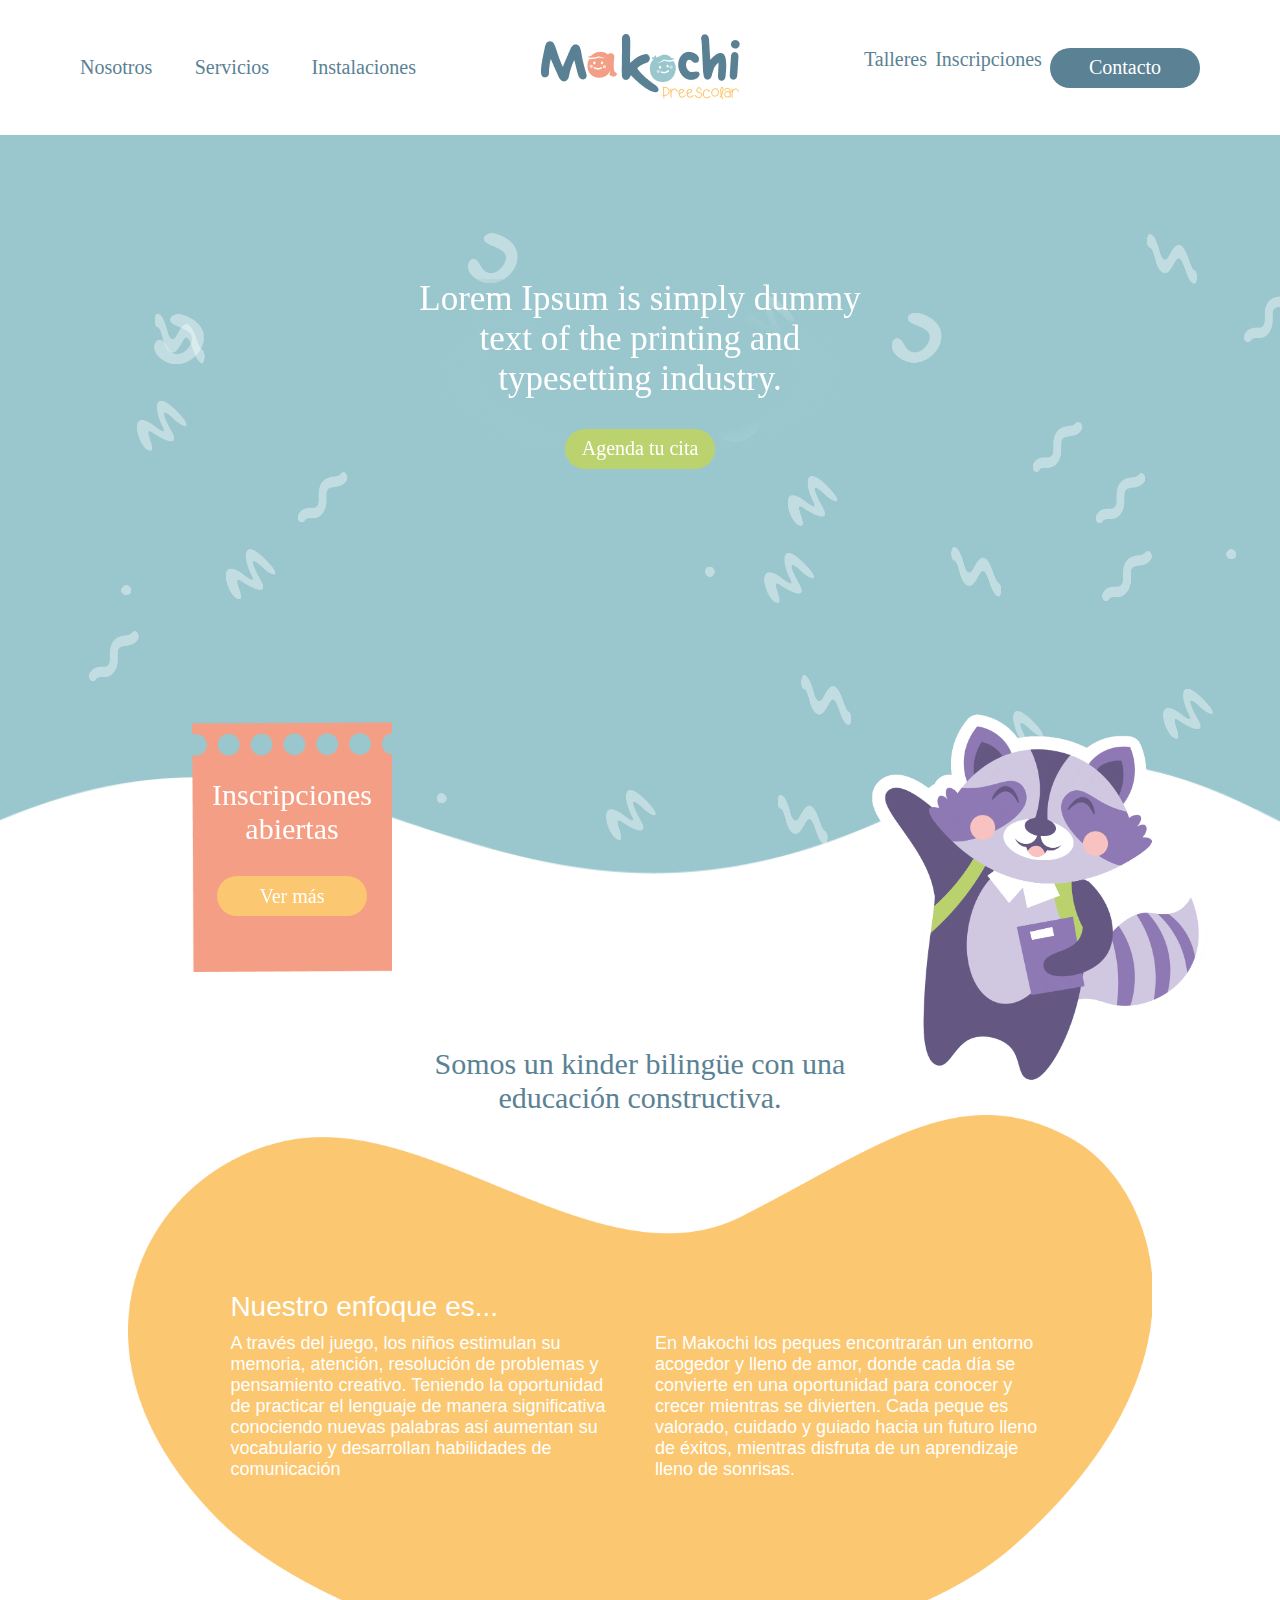
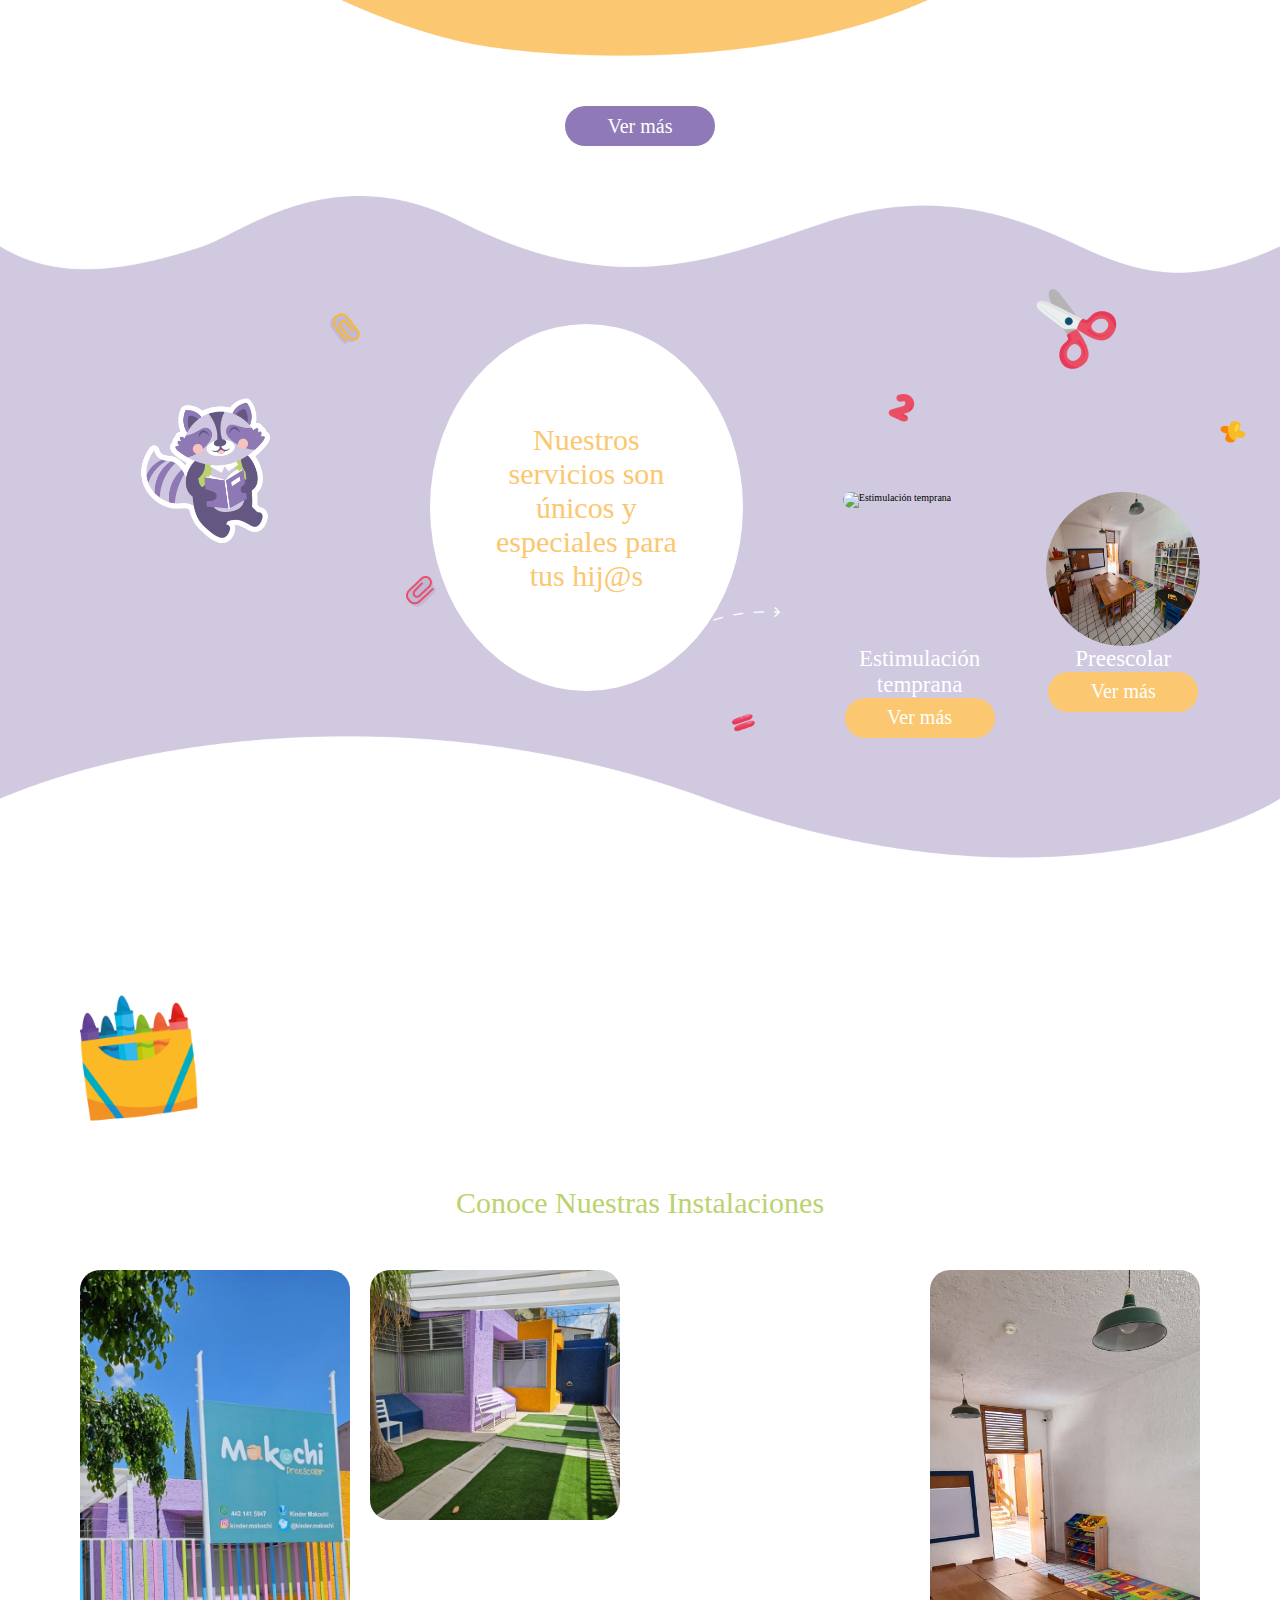
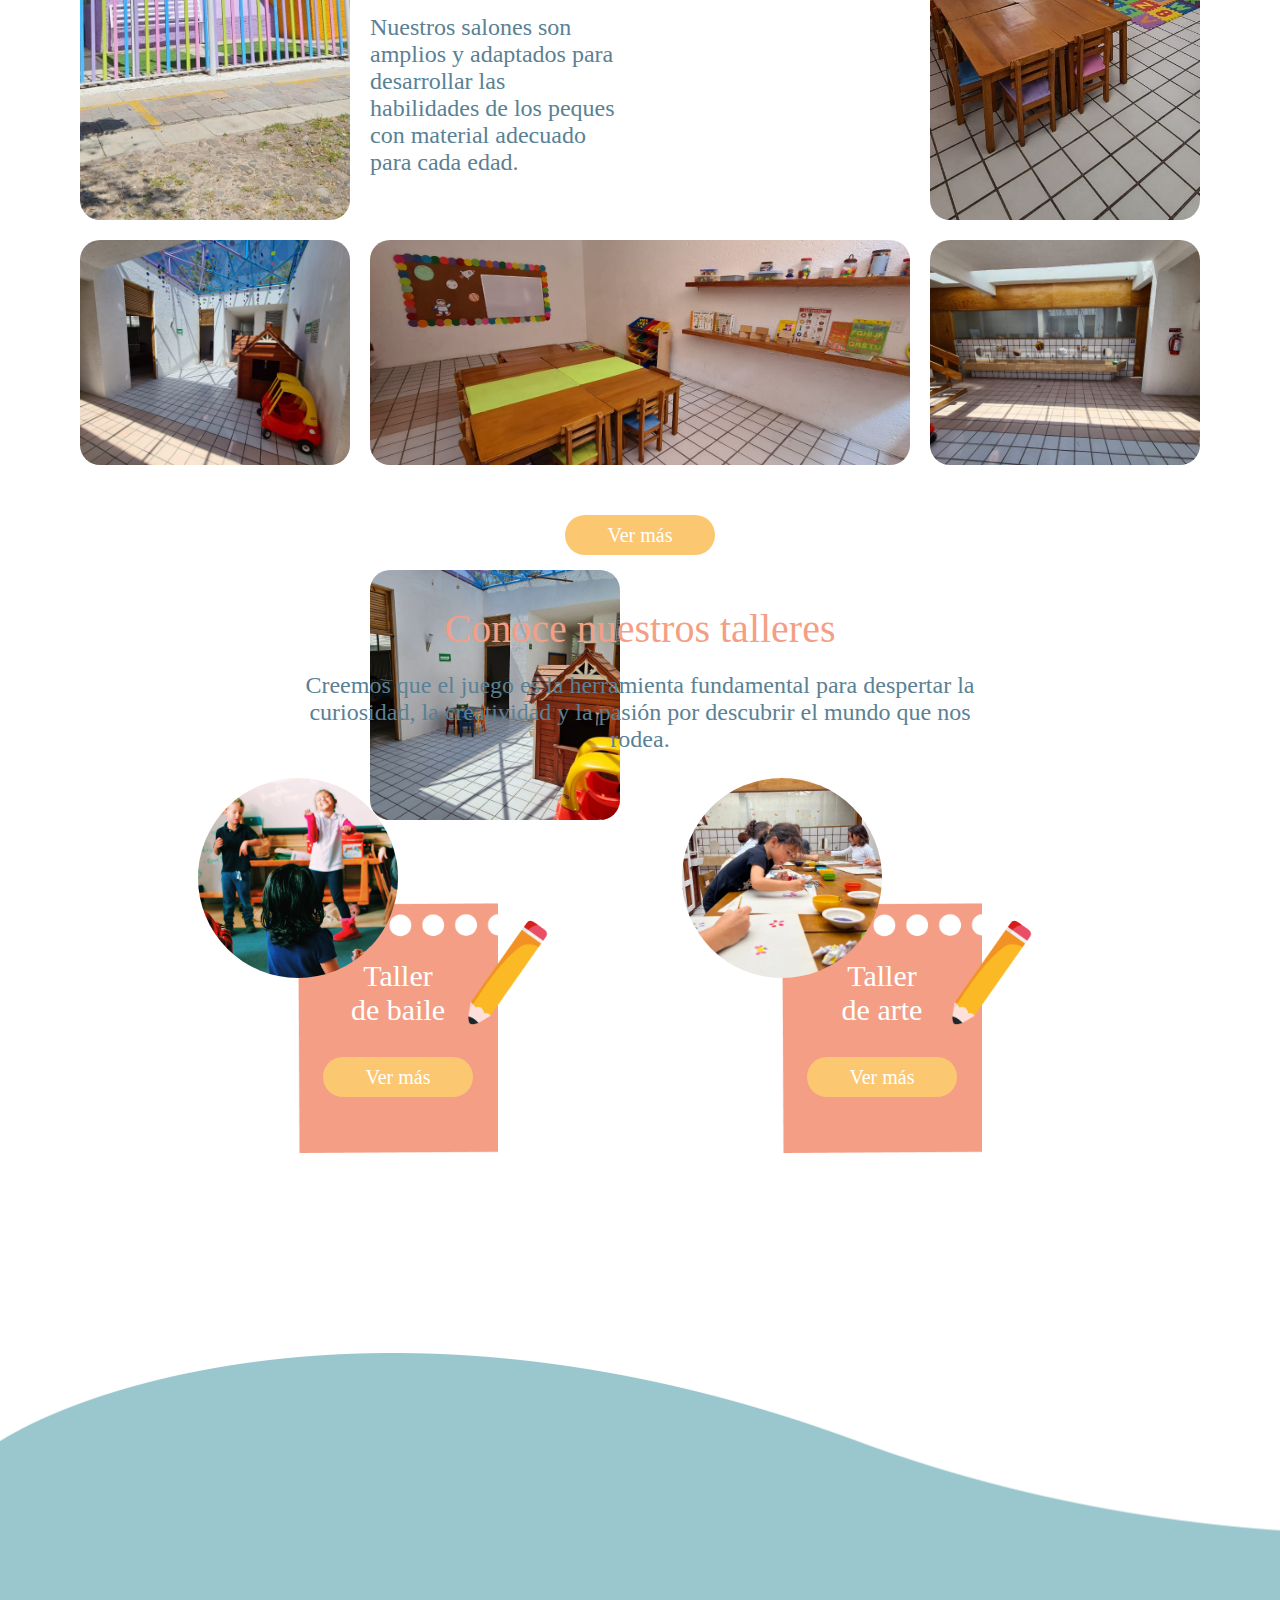
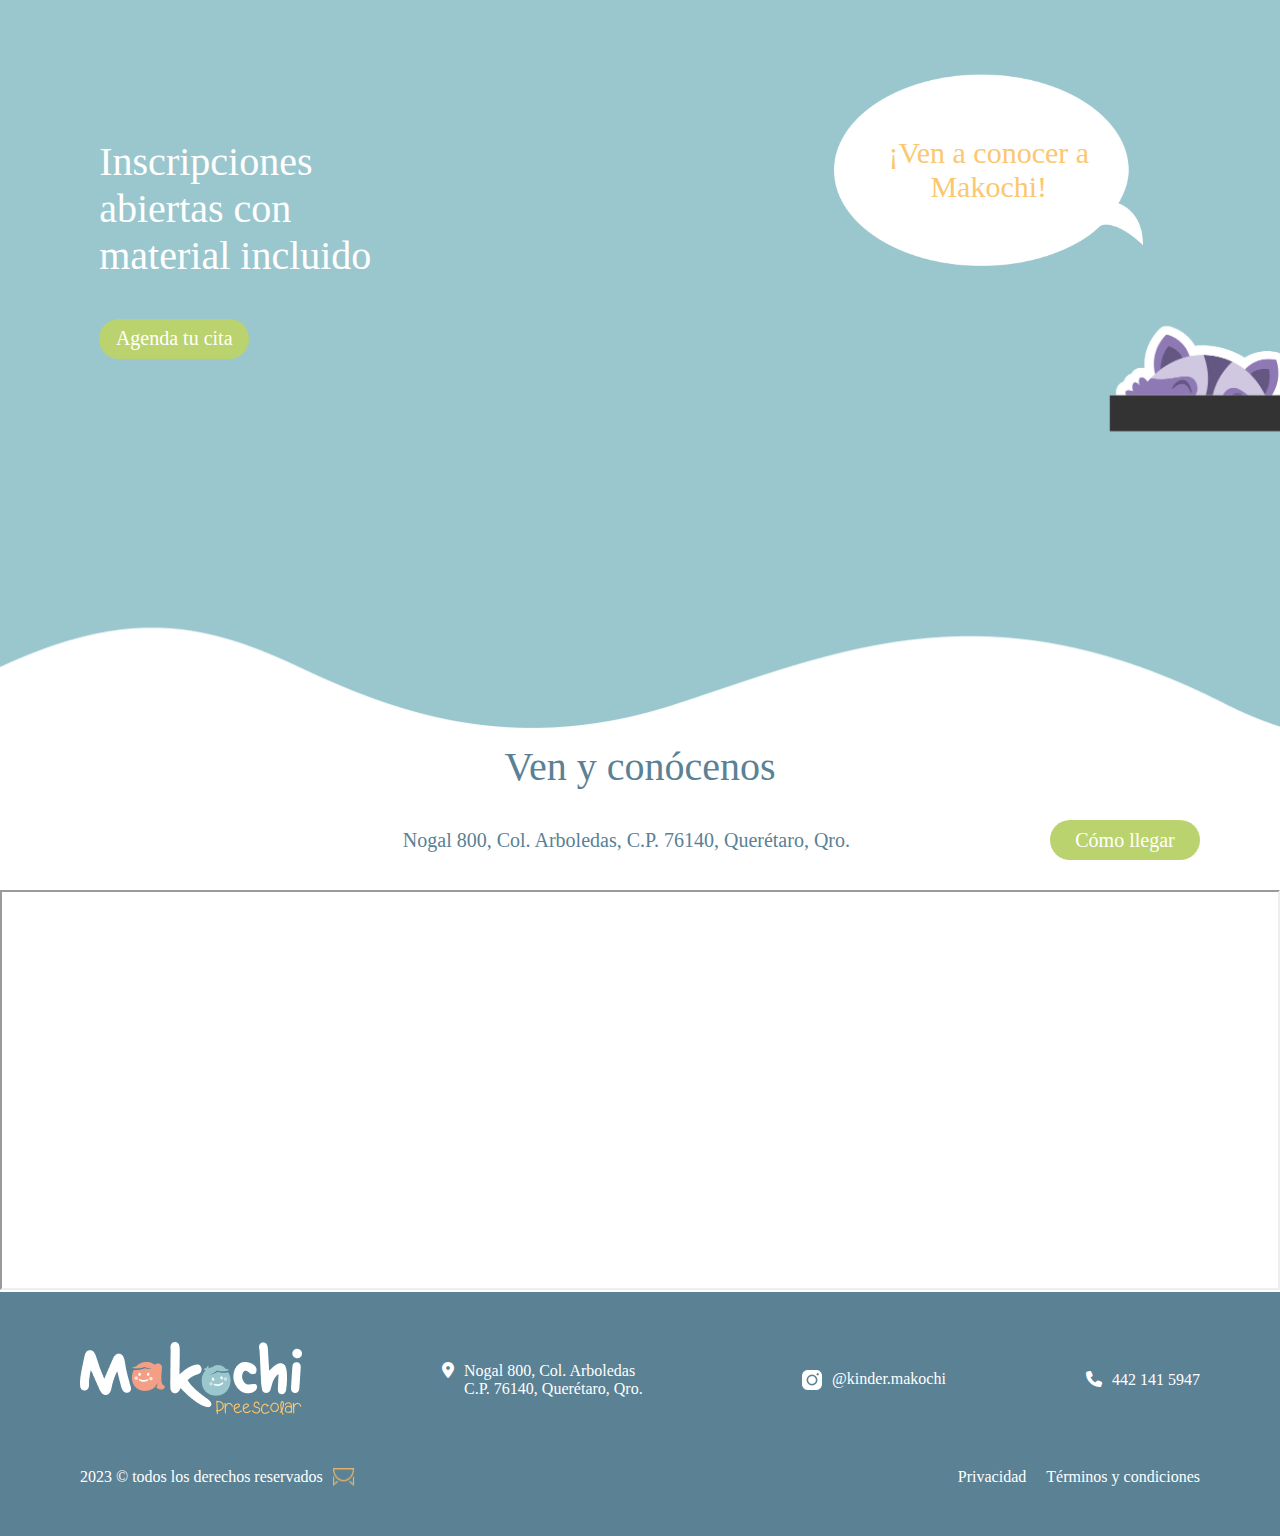
==== commit c2173844: "changes in services page" ====
--- a/index.html
+++ b/index.html
@@ -13,12 +13,12 @@
     <header>
         <nav>
             <ul>
-                <li><a href="">Nosotros</a></li>
-                <li><a href="">Servicios</a></li>
+                <li><a href="nosotros.html">Nosotros</a></li>
+                <li><a href="servicios.html">Servicios</a></li>
                 <li><a href="">Instalaciones</a></li>
             </ul>
             <figure>
-                <a href=""><img src="img/logo.png" alt="Logotipo Makochi"></a>
+                <a href="index.html"><img src="img/logo.png" alt="Logotipo Makochi"></a>
             </figure>
             <ul>
                 <li><a href="">Talleres</a></li>
@@ -82,14 +82,14 @@
                         <img src="img/estimulacion.jpg" alt="Estimulación temprana">
                     </figure>
                     <h3>Estimulación temprana</h3>
-                    <a href="" class="button yellow">Ver más</a>
+                    <a href="servicios.html" class="button yellow">Ver más</a>
                 </div>
                 <div class="service">
                     <figure>
                         <img src="img/preescolar.jpg" alt="Salon de clases de preescolar">
                     </figure>
                     <h3>Preescolar</h3>
-                    <a href="" class="button yellow">Ver más</a>
+                    <a href="servicios.html" class="button yellow">Ver más</a>
                 </div>
             </div>
             <figure class="crayons">
--- a/css/style.css
+++ b/css/style.css
@@ -25,6 +25,7 @@
   --yellow: #FBC770;
   --blue: #5A8194;
   --melon: #F49F85;
+  --lila: #D0C9E0;
 }
 
 .button {
@@ -169,7 +170,7 @@
   background-size: cover;
   background-repeat: no-repeat;
   left: 15%;
-  bottom: -8vh;
+  bottom: -25vh;
   row-gap: 3rem;
 }
 
@@ -185,7 +186,7 @@
   width: 35rem;
   height: 40rem;
   position: absolute;
-  bottom: 7vh;
+  bottom: -20vh;
   right: 5%;
 }
 
@@ -193,13 +194,17 @@
   width: 100%;
   height: 100%;
   object-fit: contain;
+}
+
+#us {
+  margin-top: 30rem;
 }
 
 #us h2 {
   color: var(--blue);
   margin: 0 auto;
   margin-top: 10rem;
-  width: 22vw;
+  width: 50rem;
 }
 
 #us .container {
@@ -627,6 +632,113 @@
   color: var(--yellow);
 }
 
+
+
+
+/*services page*/
+#services_page {
+  margin-top: 15vh;
+}
+
+#services_page .service_element:first-child {
+  margin-top: 15rem;
+}
+
+#services_page .service_element:first-child h2 {
+  color: var(--lila);
+  font-family: Apple Juice;
+  font-size: 5rem;
+  font-weight: 400;
+  margin-bottom: 4rem;
+  text-align: left;
+  margin-left: 8rem;
+}
+
+#services_page .service_element:last-child h2 {
+  color: var(--green);
+  font-family: Apple Juice;
+  font-size: 5rem;
+  font-weight: 400;
+  margin-bottom: 4rem;
+  text-align: right;
+  margin-right: 8rem;
+}
+
+#services_page .service_element>div {
+  position: relative;
+}
+
+#services_page .service_element>div p {
+  color: #ffffff;
+  font-family: Montserrat;
+  font-size: 2rem;
+  font-weight: 500;
+  width: 40rem;
+  margin: 0 8rem;
+}
+
+
+.left_container::after {
+  content: "";
+  position: absolute;
+  width: 50%;
+  height: 100%;
+  border-top-right-radius: 20rem;
+  border-bottom-right-radius: 20rem;
+  top: 0;
+  z-index: -1;
+  left: 0;  
+}
+
+.right_container::after {
+  content: "";
+  position: absolute;
+  width: 50%;
+  height: 100%;
+  border-top-left-radius: 20rem;
+  border-bottom-left-radius: 20rem;
+  top: 0;
+  z-index: -1;
+  right: 0;
+}
+
+.service_element:first-child>div::after {
+  background-color: var(--lila);
+}
+
+.service_element:last-child>div::after {
+  background-color: var(--green);
+}
+
+.left_container,.right_container {
+  display: flex;
+  height: 25rem;
+  align-items: center;
+  justify-content: space-between;
+}
+
+#services_page figure {
+  width: 25rem;
+  height: 25rem;
+  border-radius: 300px;
+  /* position: absolute; */
+  margin: 0 8rem;
+}
+
+#services_page figure img {
+  width: 100%;
+  height: 100%;
+  border-radius: 200px;
+}
+
+#services_page .left_container figure {
+  /* position: absolute; */
+  right: 25%;
+}
+
+/*services page*/
+
+
 @media screen and (min-width: 769px) {
   #hero img {
     max-height: 83vh;
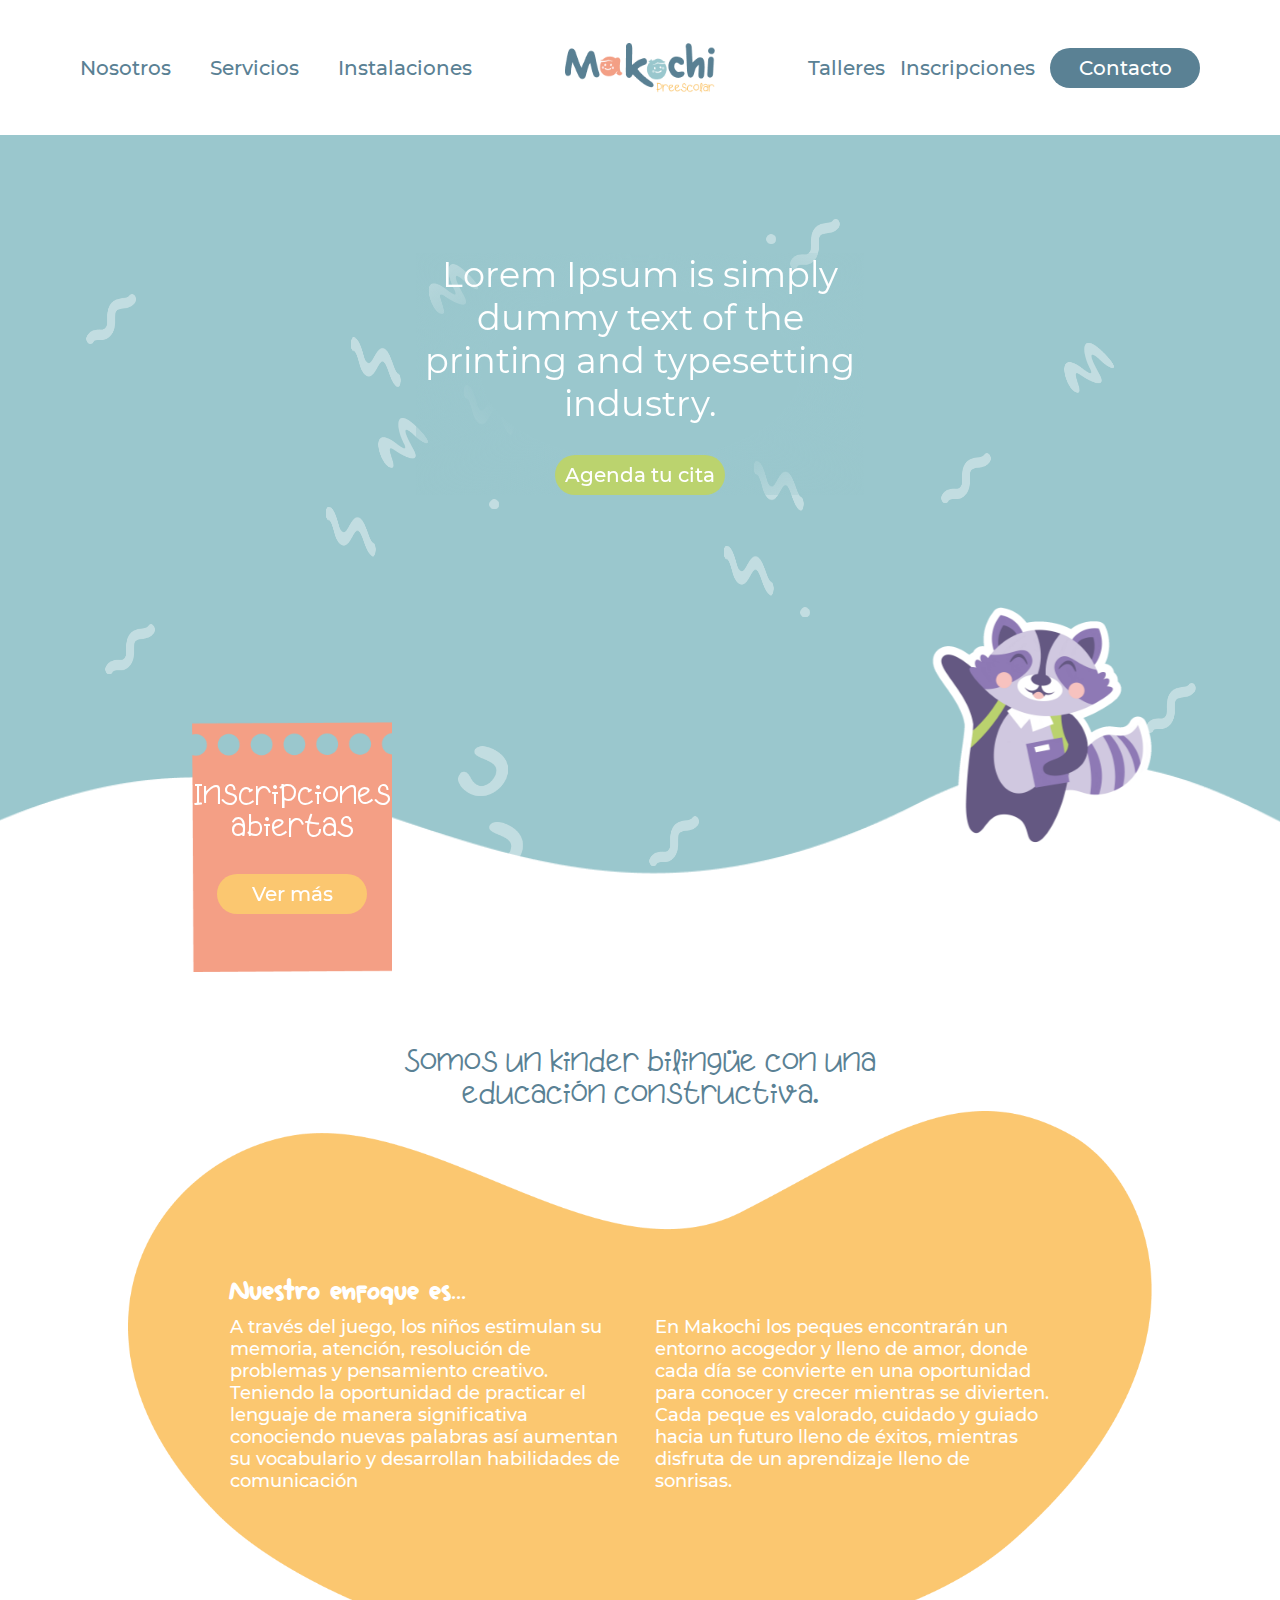
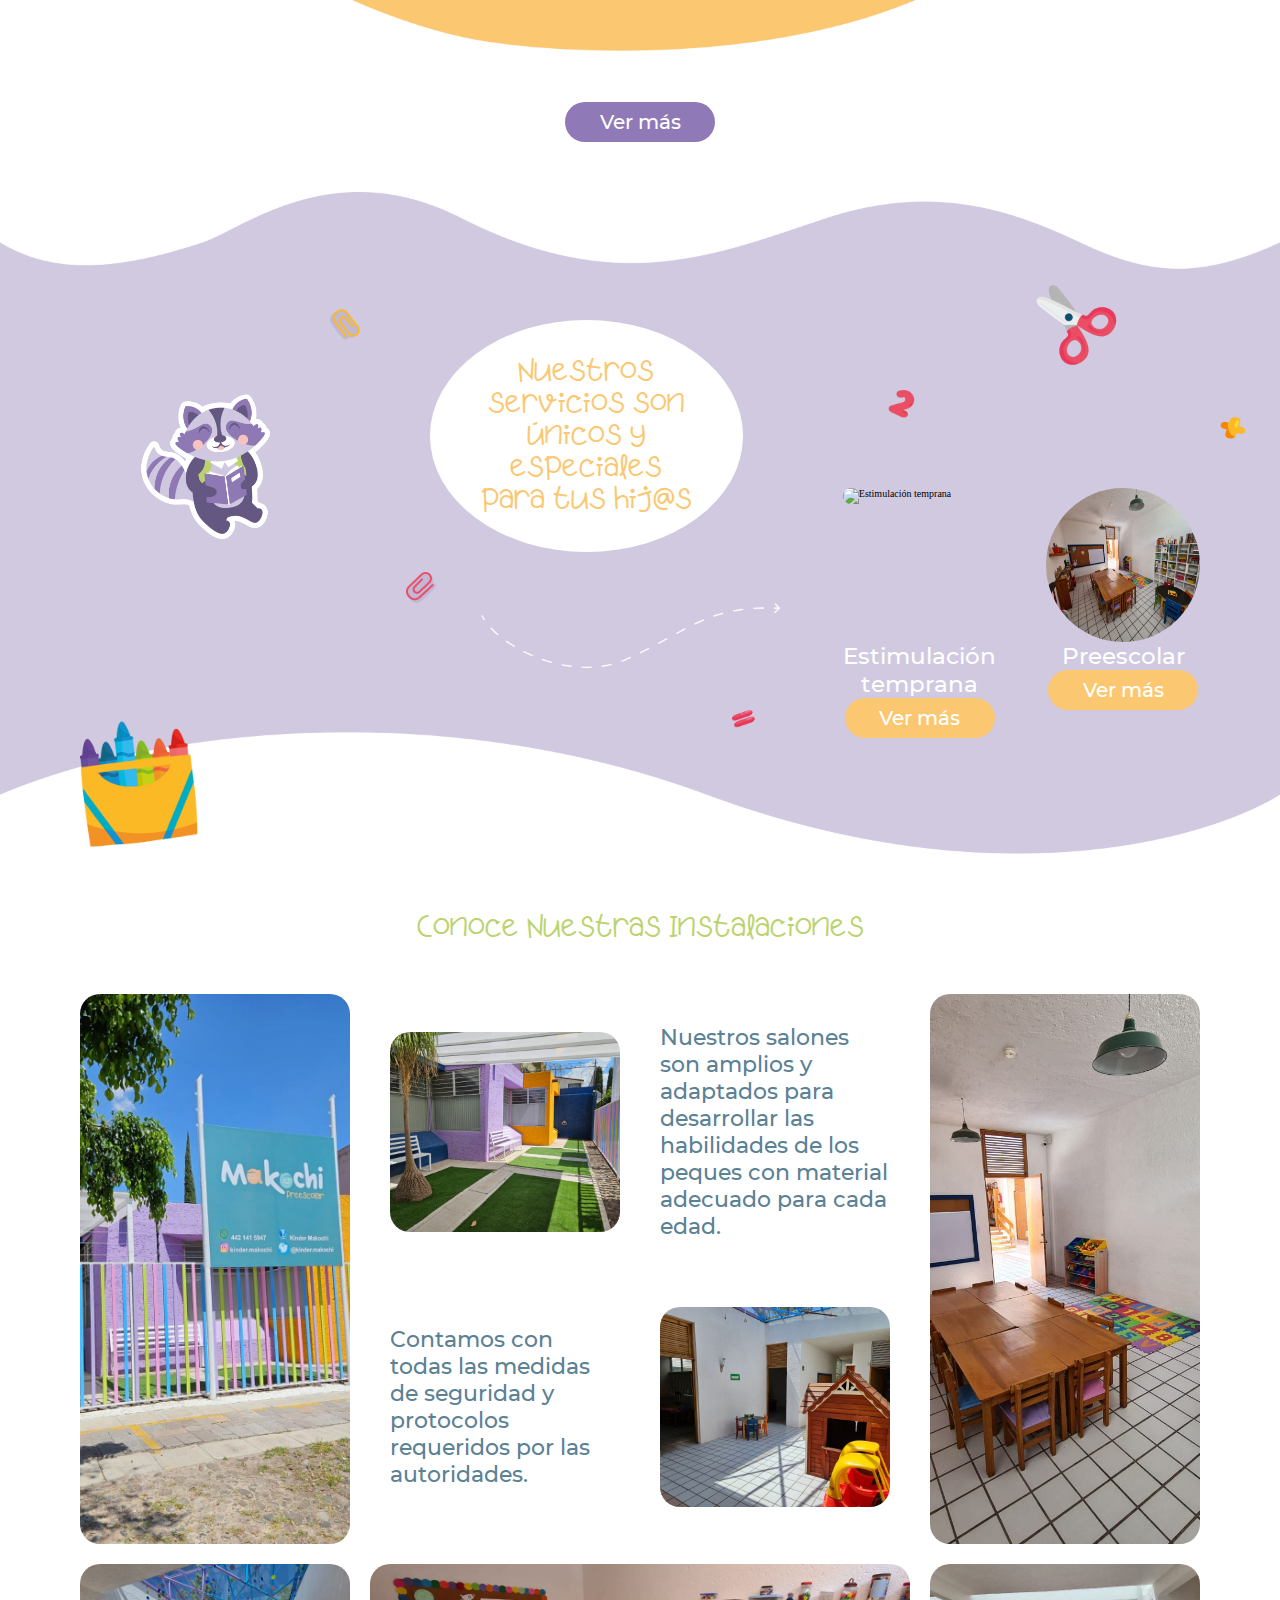
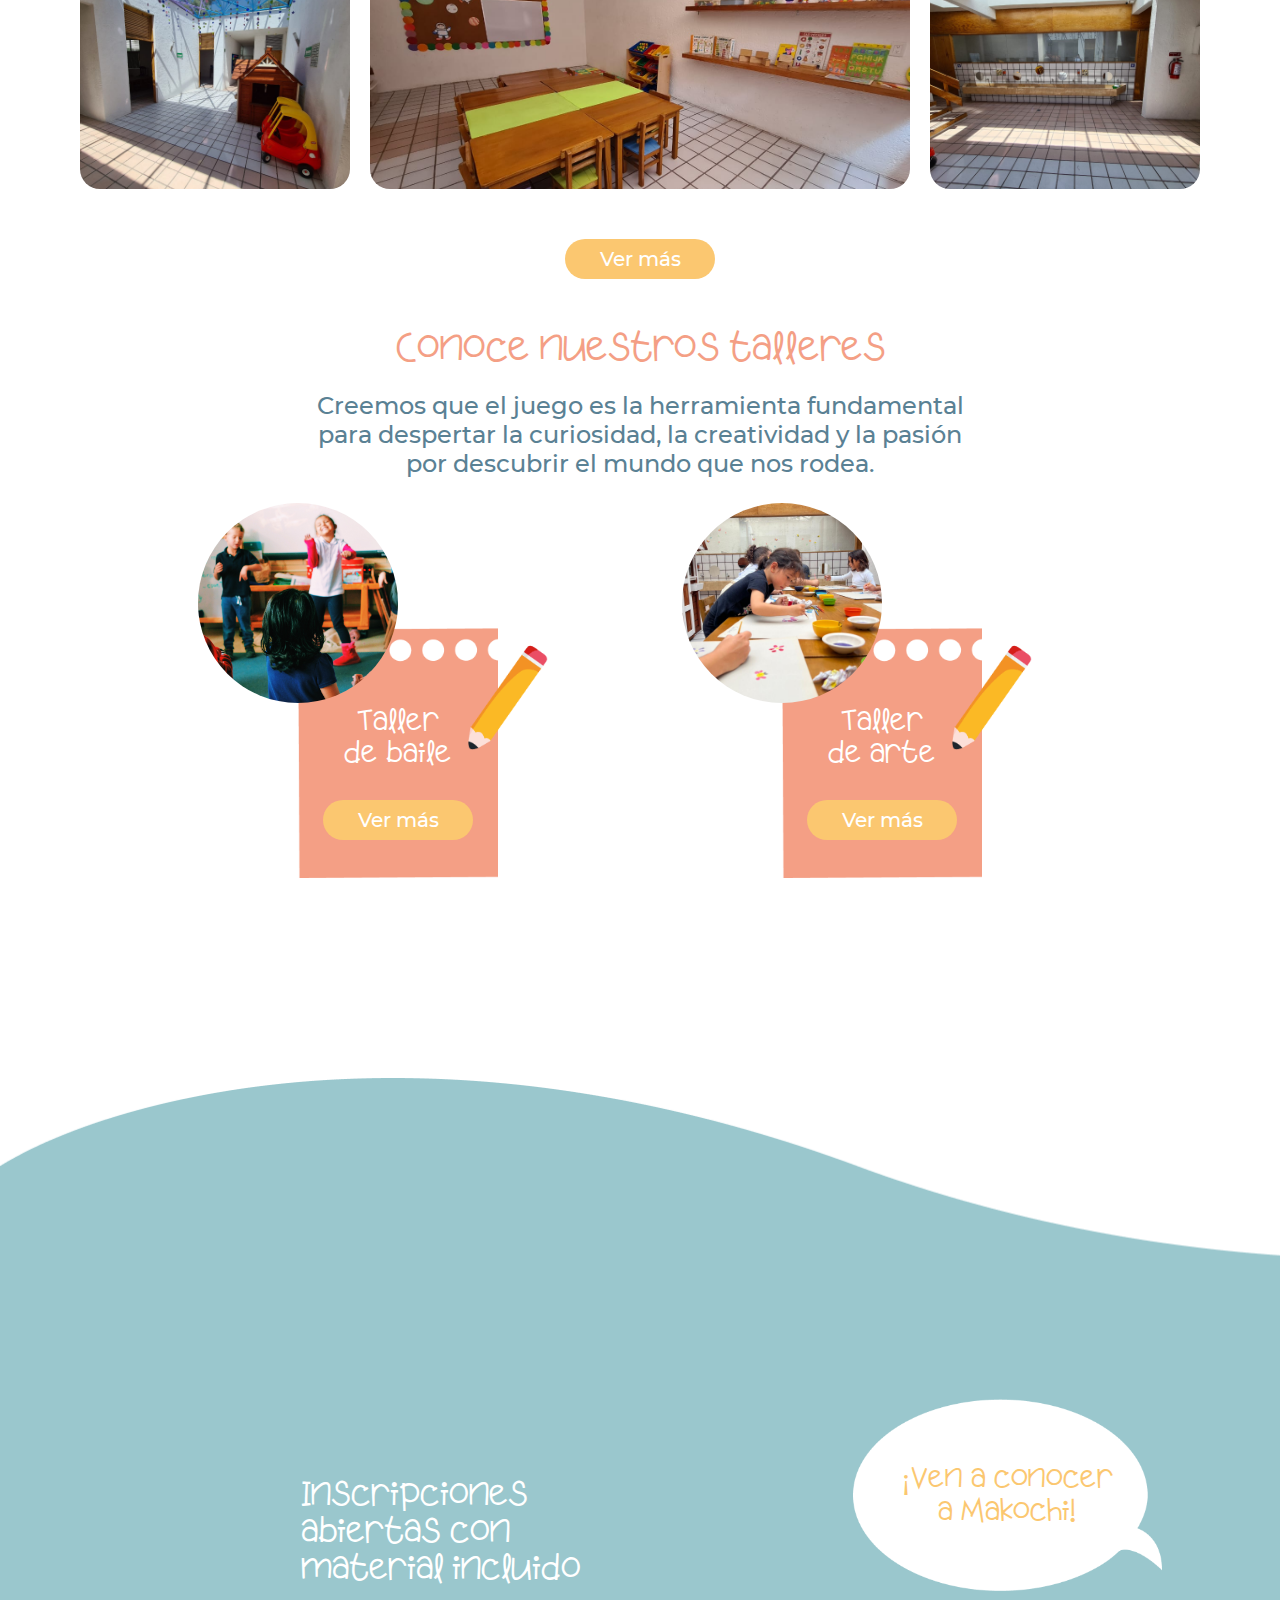
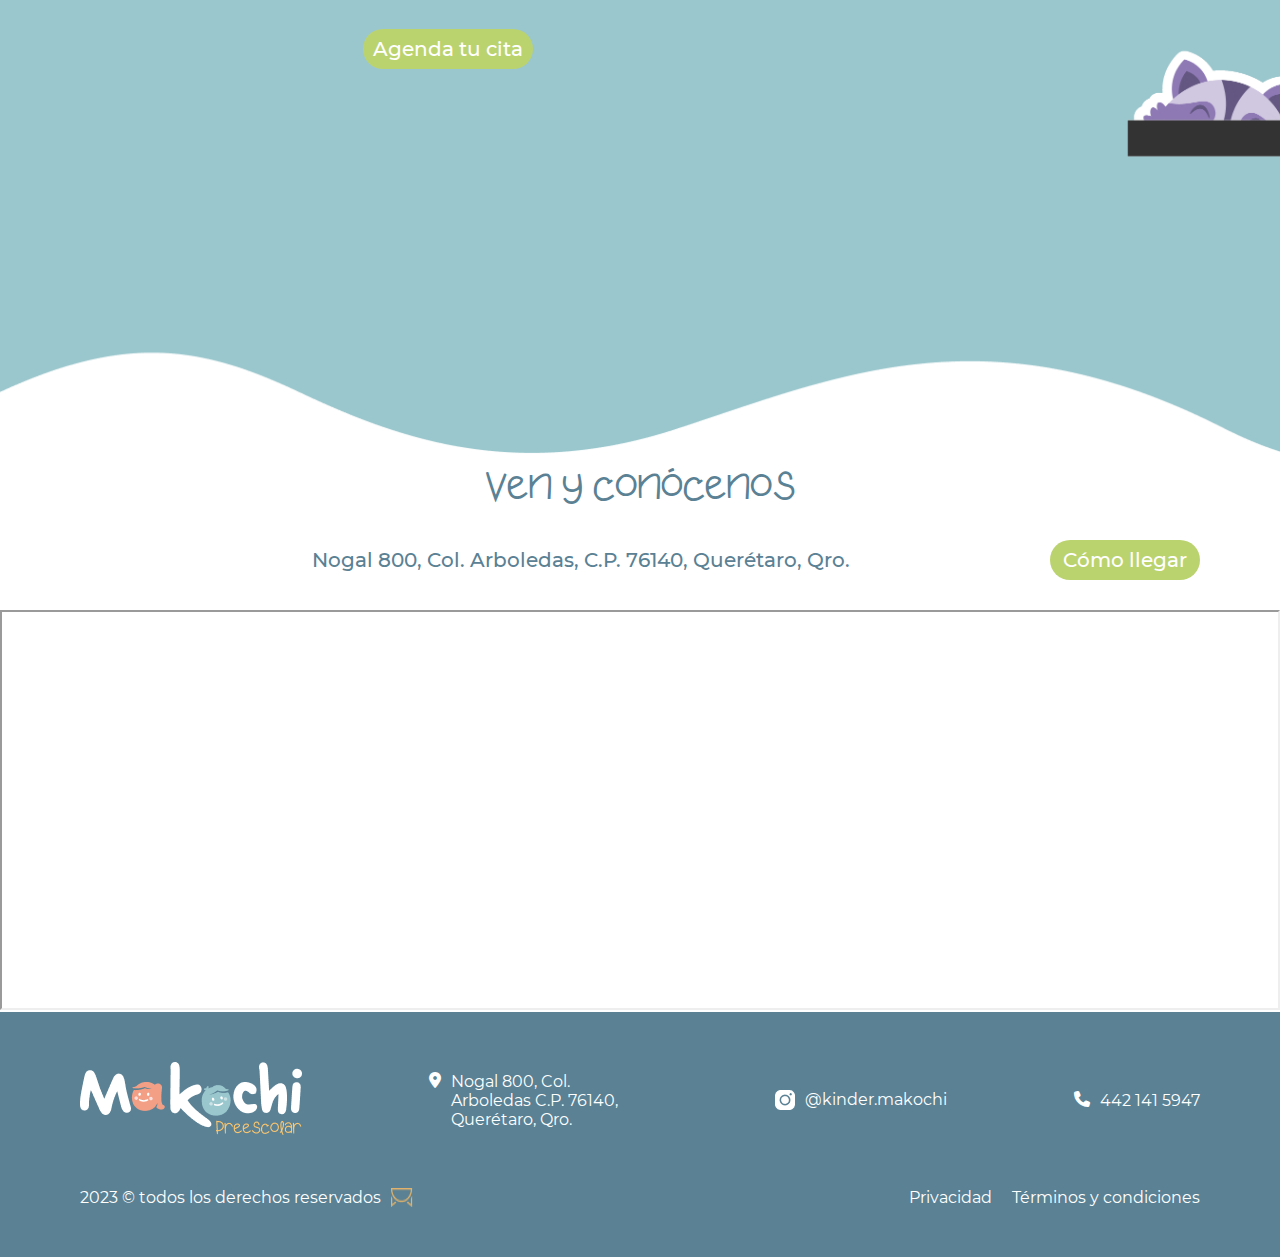
==== commit 5ffb5149: "responsive" ====
--- a/index.html
+++ b/index.html
@@ -12,7 +12,7 @@
 <body>
     <header>
         <nav>
-            <ul>
+            <ul class="menu">
                 <li><a href="nosotros.html">Nosotros</a></li>
                 <li><a href="servicios.html">Servicios</a></li>
                 <li><a href="">Instalaciones</a></li>
@@ -20,7 +20,7 @@
             <figure>
                 <a href="index.html"><img src="img/logo.png" alt="Logotipo Makochi"></a>
             </figure>
-            <ul>
+            <ul class="menu">
                 <li><a href="">Talleres</a></li>
                 <li><a href="">Inscripciones</a></li>
                 <li><a href="" class="button blue">Contacto</a></li>
--- a/css/style.css
+++ b/css/style.css
@@ -17,6 +17,32 @@
 ul,
 ol {
   list-style: none;
+}
+
+.menu__button {
+  display: none;
+}
+
+@font-face {
+  font-family: Apple Juice;
+  src: url('../Fonts/Apple\ Juice\ Regular.ttf');
+}
+
+@font-face {
+  font-family: Minako;
+  src: url('../Fonts/Minako-Regular.ttf');
+}
+
+@font-face {
+  font-family: Montserrat;
+  src: url('../Tipografia/Montserrat-Regular.ttf');
+  font-weight: 400;
+}
+
+@font-face {
+  font-family: Montserrat;
+  src: url('../Tipografia/Montserrat-Medium.ttf');
+  font-weight: 500;
 }
 
 :root {
@@ -26,6 +52,11 @@
   --blue: #5A8194;
   --melon: #F49F85;
   --lila: #D0C9E0;
+  --aqua: #9AC7CD;
+}
+
+.hide {
+  display: none !important;
 }
 
 .button {
@@ -36,8 +67,12 @@
   align-items: center;
   justify-content: center;
   font-size: 2rem;
+  font-family: Montserrat;
+  font-weight: 500;
   color: white;
   transition: all 0.15s ease-in-out;
+  min-width: fit-content;
+  padding: 0 1rem;
 }
 
 .button:hover {
@@ -48,6 +83,10 @@
   background-color: var(--green);
 }
 
+.purple {
+  background-color: var(--purple);
+}
+
 .yellow {
   background-color: var(--yellow);
 }
@@ -56,8 +95,16 @@
   background-color: var(--blue);
 }
 
-.purple {
-  background-color: var(--purple);
+.melon {
+  background-color: var(--melon);
+}
+
+.lila {
+  background-color: var(--lila);
+}
+
+.aqua {
+  background-color: var(--aqua);
 }
 
 main,
@@ -85,10 +132,19 @@
   justify-content: space-between;
 }
 
+nav figure {
+  height: 5rem;
+}
+
+nav figure img {
+  height: 100%;
+}
+
 nav ul {
-  width: 30%;
+  width: 35%;
   display: flex;
   justify-content: space-between;
+  align-items: center;
 }
 
 nav ul li {
@@ -100,6 +156,14 @@
   font-family: Montserrat;
   font-size: 20px;
   font-weight: 500;
+}
+
+nav ul a:hover {
+  color: var(--aqua);
+}
+
+nav ul a.button:hover {
+  color: white;
 }
 
 #container {
@@ -123,11 +187,11 @@
   position: relative;
 }
 
-#hero img {
+/* #hero img {
   height: 83vh;
   max-height: 50rem;
   width: 100%;
-}
+} */
 
 #hero .container {
   position: absolute;
@@ -205,12 +269,13 @@
   margin: 0 auto;
   margin-top: 10rem;
   width: 50rem;
+  max-width: 70vw;
 }
 
 #us .container {
   background: url('../img/us-bg.png');
   background-repeat: no-repeat;
-  background-size: cover;
+  background-size: contain;
   width: 80%;
   aspect-ratio: 123/65;
   display: flex;
@@ -240,6 +305,14 @@
   justify-content: space-between;
   padding: 0 10%;
   column-gap: 3rem;
+}
+
+#us .container div.text {
+  flex-wrap: wrap;
+}
+
+#us .container div.text p {
+  flex-basis: 50rem;
 }
 
 #us .button {
@@ -256,6 +329,7 @@
   background-position: center top;
   background-size: contain;
   height: 110vh;
+  max-height: 72rem;
   width: 100vw;
   display: flex;
   padding: 10% 8rem;
@@ -307,6 +381,7 @@
   display: flex;
   flex-direction: column;
   align-items: center;
+  /* width: fit-content; */
 }
 
 #services .service figure {
@@ -379,23 +454,26 @@
 #facilities .table {
   display: flex;
   flex-wrap: wrap;
-  gap: 5rem;
-  justify-content: space-between;
+  gap: auto;
+  justify-content: center;
   align-items: center;
   max-height: 55rem;
 }
 
 #facilities .table figure,
 #facilities .table p {
-  flex-basis: 25rem;
-  height: 25rem;
+  flex-basis: 30%;
+  height: 20rem;
+  aspect-ratio: 1/1;
   color: var(--blue);
   font-family: Montserrat;
-  font-size: 2.4rem;
+  font-size: 2.2rem;
   font-weight: 500;
   display: flex;
   align-items: center;
   justify-content: center;
+  margin: 0 2rem;
+  flex-grow: 1;
 }
 
 #facilities .button {
@@ -444,7 +522,8 @@
 }
 
 #activities .sheet h3 {
-  width: 50%;
+  width: 60%;
+  margin-top: 4rem;
 }
 
 #activities .sheet figure.activity {
@@ -487,12 +566,15 @@
   align-items: center;
   justify-content: center;
   height: 110vh;
+
+  align-content: center;
+  row-gap: 5rem;
 }
 
 #inscriptions h2 {
   color: #FFF;
   font-family: Apple Juice;
-  font-size: 4rem;
+  font-size: 3.5rem;
   font-weight: 400;
   width: 40%;
   text-align: left;
@@ -523,6 +605,8 @@
 #inscriptions>div {
   display: flex;
   flex-direction: column;
+  align-items: center;
+  justify-content: center;
 }
 
 #inscriptions>div:last-child {
@@ -608,7 +692,7 @@
 footer p,
 footer a {
   color: #ffffff;
-  font-family: Poppins;
+  font-family: Montserrat;
   font-size: 1.6rem;
   font-weight: 400;
 }
@@ -641,7 +725,11 @@
 }
 
 #services_page .service_element:first-child {
-  margin-top: 15rem;
+  margin-top: 25rem;
+}
+
+#services_page .service_element {
+  margin-bottom: 10rem;
 }
 
 #services_page .service_element:first-child h2 {
@@ -673,7 +761,7 @@
   font-family: Montserrat;
   font-size: 2rem;
   font-weight: 500;
-  width: 40rem;
+  width: 50rem;
   margin: 0 8rem;
 }
 
@@ -687,7 +775,7 @@
   border-bottom-right-radius: 20rem;
   top: 0;
   z-index: -1;
-  left: 0;  
+  left: 0;
 }
 
 .right_container::after {
@@ -710,7 +798,8 @@
   background-color: var(--green);
 }
 
-.left_container,.right_container {
+.left_container,
+.right_container {
   display: flex;
   height: 25rem;
   align-items: center;
@@ -736,11 +825,790 @@
   right: 25%;
 }
 
+#services_page h4,
+#services_page li,
+#services_page .service_element .text p {
+  color: var(--blue);
+  font-family: Montserrat;
+  font-size: 2.2rem;
+  font-weight: 500;
+  margin-top: 4rem;
+  margin-left: 8rem;
+}
+
+#services_page ul {
+  list-style: disc;
+  margin-left: 8rem;
+  display: flex;
+  flex-wrap: wrap;
+  width: 60%;
+}
+
+#services_page li {
+  flex-basis: 30rem;
+}
+
+#services_page .service_element .text {
+  display: flex;
+  justify-content: flex-end;
+  flex-wrap: wrap;
+}
+
+#services_page .service_element .text p {
+  width: 35rem;
+}
+
 /*services page*/
 
 
-@media screen and (min-width: 769px) {
-  #hero img {
-    max-height: 83vh;
+/* about us page */
+
+#about {
+  margin-top: 15vh;
+}
+
+#about h1 {
+  color: var(--yellow);
+  text-align: center;
+  font-family: Apple Juice;
+  font-size: 4rem;
+  font-weight: 400;
+  margin: 5rem auto;
+  margin-top: 25rem;
+}
+
+#about .container {
+  width: 60%;
+  margin: 0 auto;
+  margin-bottom: 10rem;
+}
+
+#about .container>div {
+  height: 6rem;
+  width: 100%;
+  display: flex;
+  align-items: center;
+  justify-content: center;
+}
+
+#about .container h3 {
+  color: #FFF;
+  text-align: center;
+  font-family: Montserrat;
+  font-size: 3rem;
+  font-weight: 500;
+}
+
+#about .container>div:nth-child(2) {
+  margin-left: -5rem;
+}
+
+#about .container>div:nth-child(3) {
+  margin-left: 5rem;
+}
+
+#values h2 {
+  color: var(--yellow);
+  text-align: center;
+  font-family: Montserrat;
+  font-weight: 500;
+  width: 45%;
+  margin: 0 auto;
+  margin-bottom: 5rem;
+}
+
+#values h2 span {
+  color: var(--aqua);
+  font-family: Apple Juice;
+  font-weight: 400;
+}
+
+#values .container {
+  display: grid;
+  grid-template-columns: 3fr 2fr 3fr;
+  grid-template-rows: 1fr 1fr;
+  padding: 0 8rem;
+  margin-bottom: 10rem;
+}
+
+#values .container>div {
+  margin-top: 4rem;
+  padding: 0 6rem;
+  display: flex;
+  flex-direction: column;
+  justify-content: center;
+}
+
+#values h4 {
+  color: var(--blue);
+  font-family: Apple Juice;
+  font-size: 3rem;
+  font-weight: 400;
+}
+
+#values p {
+  color: var(--blue);
+  font-family: Montserrat;
+  font-size: 2rem;
+  font-weight: 500;
+}
+
+#values figure {
+  border-radius: 2rem;
+}
+
+#values figure img {
+  width: 100%;
+  height: 100%;
+  border-radius: 2rem;
+}
+
+/* about us page */
+
+
+/* Contact page */
+
+#contact {
+  margin-top: 25vh;
+  margin-bottom: 20rem;
+}
+
+#contact h2 {
+  color: var(--yellow);
+  text-align: center;
+  font-family: Apple Juice;
+  font-size: 3rem;
+  font-weight: 400;
+  width: 30%;
+  margin: 0 auto;
+  margin-bottom: 5rem;
+}
+
+#contact form {
+  display: flex;
+  flex-wrap: wrap;
+  max-width: 90rem;
+  gap: 4rem;
+  margin: 0 auto;
+  justify-content: center;
+  padding: 0 8rem;
+}
+
+#contact .name,
+#contact .lastname,
+#contact .phone,
+#contact .mail,
+#contact .schedule,
+#contact .date {
+  display: flex;
+  flex-direction: column;
+  flex-basis: 35rem;
+  flex-grow: 1;
+}
+
+#contact .service {
+  flex-basis: 70rem;
+  display: flex;
+  flex-direction: column;
+  flex-grow: 1;
+}
+
+#contact .service .services {
+  display: flex;
+  flex-wrap: wrap;
+  gap: 2rem;
+}
+
+#contact .services div {
+  display: flex;
+  align-items: center;
+}
+
+#contact form label {
+  color: var(--blue);
+  font-family: Montserrat;
+  font-size: 2rem;
+  font-weight: 500;
+}
+
+#contact .message {
+  flex-grow: 1;
+}
+
+#contact textarea {
+  width: 100%;
+  height: 15rem;
+  border: 2px solid var(--blue);
+  resize: none;
+  color: var(--blue);
+  font-size: 2rem;
+  font-weight: 400;
+}
+
+#contact .name input,
+#contact .lastname input,
+#contact .phone input,
+#contact .mail input,
+#contact .schedule input {
+  background-color: transparent;
+  border: none;
+  border-bottom: 2px solid var(--blue);
+  color: var(--blue);
+  font-size: 2rem;
+  font-weight: 400;
+  width: 100%;
+}
+
+#contact .date input {
+  background-color: transparent;
+  border: none;
+  color: var(--blue);
+  font-family: Montserrat;
+  font-size: 2rem;
+  font-weight: 500;
+
+}
+
+#contact .date input::-webkit-calendar-picker-indicator {
+  display: none;
+}
+
+#contact input:focus,
+#contact textarea:focus {
+  outline: none;
+}
+
+#contact input[type="radio"] {
+  margin-right: 0.5rem;
+}
+
+/* Contact page */
+
+
+/* Talleres page */
+
+#talleres {
+  margin-top: 25vh;
+}
+
+#talleres h2 {
+  font-family: Apple Juice;
+  font-size: 5rem;
+  font-weight: 400;
+  text-align: left;
+  padding: 0 8rem;
+  margin-bottom: 5rem;
+}
+
+#talleres>div {
+  display: flex;
+  flex-direction: column;
+}
+
+#talleres>div>div {
+  display: flex;
+  flex-wrap: wrap;
+}
+
+#talleres .baile h2 {
+  color: var(--yellow);
+}
+
+#talleres .arte h2 {
+  color: var(--green);
+}
+
+#talleres p {
+  font-family: Montserrat;
+  font-size: 1.4rem;
+  font-weight: 500;
+  max-width: 20rem;
+}
+
+#talleres .info {
+  display: flex;
+  flex-wrap: wrap;
+  padding: 0 8rem;
+  flex-basis: 90rem;
+}
+
+#talleres figure {
+  flex-basis: 28rem;
+  aspect-ratio: 1/1;
+  border-radius: 300px;
+  position: relative;
+  left: 2.5rem;
+  z-index: 1;
+}
+
+#talleres img {
+  width: 100%;
+  height: 100%;
+  border-radius: 300px;
+}
+
+#talleres .text {
+  flex-basis: 28rem;
+  aspect-ratio: 1/1;
+  border-radius: 300px;
+
+  display: flex;
+  align-items: center;
+  justify-content: center;
+}
+
+#talleres .text p {
+  color: #FFF;
+  font-family: Montserrat;
+  font-size: 1.4rem;
+  font-weight: 500;
+  max-width: 20rem;
+}
+
+#talleres h5 {
+  color: var(--blue);
+  font-family: Montserrat;
+  font-size: 3rem;
+  font-weight: 500;
+}
+
+#talleres .horarios p,
+#talleres .description p {
+  color: var(--blue);
+  font-size: 2rem;
+}
+
+#talleres .container {
+  margin: 5rem 0;
+  display: flex;
+  padding: 0 8rem;
+  padding-right: 0;
+  justify-content: space-between;
+  align-items: center;
+  flex-wrap: wrap;
+  row-gap: 5rem;
+}
+
+#talleres .arte .container {
+  margin: 5rem 0;
+  display: flex;
+  padding: 0 8rem;
+  padding-left: 0;
+  justify-content: space-between;
+  align-items: center;
+  flex-wrap: wrap;
+  row-gap: 5rem;
+}
+
+#talleres .container .description {
+  flex-basis: 50rem;
+}
+
+#talleres .container .description p {
+  width: 100%;
+  max-width: 60rem;
+  margin-bottom: 2rem;
+}
+
+#talleres .baile .container .next {
+  flex-basis: 60rem;
+  flex-grow: 1;
+  display: flex;
+  justify-content: flex-end;
+  padding-right: 8rem;
+}
+
+#talleres .arte .container .next {
+  flex-basis: 60rem;
+  flex-grow: 1;
+  display: flex;
+  justify-content: flex-start;
+  padding-left: 8rem;
+}
+
+#talleres .baile .container .right-cont {
+  height: 100%;
+  background-color: var(--yellow);
+  padding: 4rem 15rem;
+  padding-right: 0;
+  border-top-left-radius: 1000px;
+  border-bottom-left-radius: 1000px;
+}
+
+#talleres .arte .container .left-cont {
+  height: 100%;
+  background-color: var(--green);
+  padding: 4rem 10rem;
+  padding-left: 4rem;
+  border-top-right-radius: 1000px;
+  border-bottom-right-radius: 1000px;
+}
+
+#talleres .container h3 {
+  color: #FFF;
+  font-family: Montserrat;
+  font-size: 3rem;
+  font-weight: 500;
+}
+
+#talleres .container ul {
+  list-style: disc;
+}
+
+#talleres .container li {
+  color: #FFF;
+  font-family: Montserrat;
+  font-size: 2rem;
+  font-weight: 500;
+  max-width: 60rem;
+}
+
+#talleres .button:hover {
+  cursor: pointer;
+}
+
+
+/* Talleres page */
+
+/*Instalaciones page */
+
+#facilities.instalaciones {
+  margin-top: 25vh;
+}
+
+#facilities.instalaciones>p {
+  color: var(--blue);
+  text-align: center;
+  font-family: Montserrat;
+  font-size: 2rem;
+  font-weight: 500;
+  width: 50%;
+  margin: 0 auto;
+  margin-bottom: 4rem;
+}
+
+/*Instalaciones page */
+
+@media screen and (max-width: 768px) {
+
+  nav {
+    position: relative;
+    padding: 0;
+  }
+
+  nav ul {
+    display: flex;
+    flex-direction: column;
+    gap: 2rem;
+    position: absolute;
+    background-color: transparent;
+    padding: 2rem;
+    top: 100%;
+    width: 100%;
+    z-index: 9999;
+    display: none;
+  }
+
+  nav ul.m2 {
+    top: calc(200% + 4rem);
+  }
+
+  .menu__button {
+    display: block;
+    font-size: 3rem;
+    margin-right: 2rem;
+    color: #5A8194;
+    margin-right: 4rem;
+  }
+
+  nav figure {
+    margin-left: 2rem;
+  }
+
+  #hero .container {
+    padding: 0 1rem;
+    width: 100%;
+  }
+
+  .pet {
+    max-height: 40vh;
+    bottom: -30rem;
+  }
+
+  .sheet h3 {
+    font-size: 2.5rem;
+  }
+
+  h1 {
+    width: 100%;
+  }
+
+  #us .container {
+    width: 100%;
+    background-color: #FBC770;
+    padding: 2rem 0;
+  }
+
+  #us h2 {
+    margin-bottom: 2rem;
+  }
+
+  #us .container p {
+    font-size: 1.4rem;
+  }
+
+  #services {
+    padding: 10% 0rem;
+    background-size: cover;
+    flex-wrap: wrap;
+    gap: 2rem;
+  }
+
+  #services>figure.animation {
+    width: 15rem;
+    height: 20rem;
+  }
+
+  #services>figure.animation img {
+    object-fit: cover;
+  }
+
+  #services .title {
+    height: 30%;
+  }
+
+  #services .title h2 {
+    font-size: 2rem;
+    width: 90%;
+  }
+
+  #services .services {
+    margin-top: 0rem;
+    margin-bottom: 25%;
+    gap: 0;
+    justify-content: space-around;
+    width: 100%;
+  }
+
+  #services .service {
+    width: 15rem;
+  }
+
+  #services .service figure {
+    aspect-ratio: 1;
+    width: 10rem;
+    height: 10rem;
+  }
+
+  #facilities, #activities, #inscriptions {
+    padding: 0rem 2rem;
+  }
+
+  #facilities .container {
+    display: flex;
+    flex-direction: column;
+    width: 100%;
+    gap: 2rem;
+  }
+
+  #activities .sheet {
+    width: 18rem;
+    left: 1rem;
+    bottom: -15rem;
+    margin: 0rem 2rem;
+  }
+  
+  #activities .sheet figure.activity {
+    width: 12rem;
+    height: 12rem;
+    top: -25%;
+    left: -25%;
+  }
+
+  .sheet h3 {
+    font-size: 1.8rem;
+    width: 70%;
+  }
+
+  #inscriptions {
+    height: 100vh;
+  }
+
+  #inscriptions>div h2 {
+    width: 100%;
+    text-align: center;
+  }
+
+  #inscriptions>div:last-child {
+    margin-top: 0;
+    width: 100%;
+  }
+
+  #inscriptions .dialog {
+    width: 100vw;
+    height: 35vw;
+  }
+
+  #inscriptions .dialog h3 {
+    width: 50%;
+  }
+
+  #inscriptions figure.animation {
+    align-self: center;
+    margin-right: 0;
+    width: 30vw;
+    height: 30vw;
+  }
+
+  #location div {
+    justify-content: center;
+    align-content: center;
+    padding: 0;
+    column-gap: 2rem;
+  }
+
+  #location div p {
+    margin-right: 0;
+  }
+
+  footer .rights img {
+    height: 2rem;
+    aspect-ratio: 1;
+  }
+
+  #about .container {
+    width: 70%;
+  }
+
+  #about .container>div {
+    height: fit-content;
+  }
+
+  #values h2 {
+    width: 90%;
+  }
+
+  #values .container {
+    padding: 0rem 2rem;
+    display: flex;
+    flex-direction: column;
+    row-gap: 2rem ;
+  }
+
+  #values .container>div {
+    padding: 0;
+  }
+
+  #facilities.instalaciones>p {
+    width: 80%;
+  }
+
+  #facilities .table {
+    gap: 1rem;
+    max-height: fit-content;
+  }
+
+  #facilities .table figure, #facilities .table p {
+    margin: 0;
+  }
+
+  #talleres .container {
+    padding: 0 !important;
+    padding-right: 0 !important;
+    padding-left: 0 !important;
+  }
+
+  .horarios {
+    margin-left: 2rem;
+    margin-bottom: 2rem;
+  }
+  #talleres .container .description {
+    margin: 2rem;
+    margin-top: 0;
+  }
+
+  #contact h2 {
+    width: 80%;
+  }
+
+  #contact form {
+    padding: 0rem 2rem;
+  }
+
+  #services_page .service_element>div {
+    height: fit-content;
+    flex-wrap: wrap;
+    row-gap: 2rem ;
+    padding: 5rem 5%;
+    align-items: center;
+    justify-content: center;
+  }
+
+  .left_container::after, .right_container::after {
+    width: 100%;
+    border-radius: 0;
+  }
+
+  #services_page .service_element>div p {
+    width: 100%;
+    margin: 0;
+  }
+
+  #services_page figure {
+    margin: 0;
+  }
+
+  #services_page h4, #services_page li, #services_page .service_element .text p, #services_page ul {
+    margin-left: auto;
+    margin-right: auto;
+    width: 90%;
+  }
+  
+}
+
+@media screen and (max-width: 450px) {
+  #hero {
+    max-height: 100vh;
+  }
+
+  .sheet {
+    left: 1%;
+    width: 17rem;
+  }
+
+  .pet {
+    max-height: 30vh;
+    width: 17rem;
+    bottom: -20vh;
+    right: 0;
+  }
+
+  .pet img {
+    object-fit: cover;
+
+  }
+
+  
+
+}
+
+
+@keyframes showMenu {
+  from {
+    transform: translateX(-100%);
+  }
+
+  to {
+    transform: translateX(0);
+  }
+}
+
+@keyframes hideMenu {
+  from {
+    transform: translateX(0);
+  }
+
+  to {
+    transform: translateX(-100%);
   }
 }